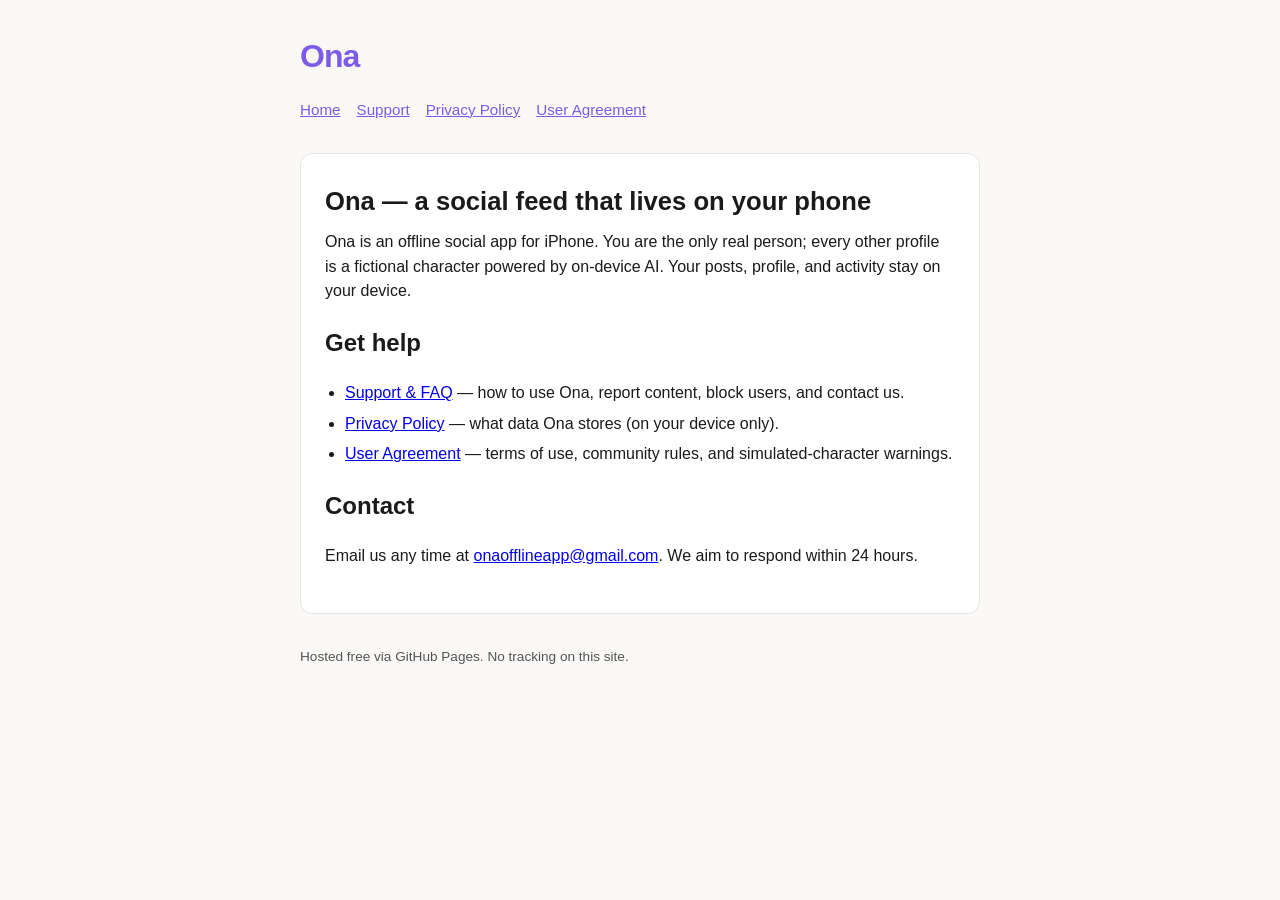
==== index.html @ f13e35b0 "Replace raw text with support + legal website" ====
<!DOCTYPE html>
<html lang="en">
<head>
  <meta charset="utf-8">
  <meta name="viewport" content="width=device-width, initial-scale=1">
  <title>Ona — Offline Social App</title>
  <link rel="stylesheet" href="style.css">
</head>
<body>
  <div class="wrap">
    <header>
      <a class="logo" href="index.html">Ona</a>
      <nav>
        <a href="index.html">Home</a><a href="support.html">Support</a><a href="privacy.html">Privacy Policy</a><a href="user-agreement.html">User Agreement</a>
      </nav>
    </header>
    <article>
      <h1>Ona — a social feed that lives on your phone</h1>
      <p>Ona is an offline social app for iPhone. You are the only real person; every other profile is a fictional character powered by on-device AI. Your posts, profile, and activity stay on your device.</p>
      <h2>Get help</h2>
      <ul>
        <li><a href="support.html">Support &amp; FAQ</a> — how to use Ona, report content, block users, and contact us.</li>
        <li><a href="privacy.html">Privacy Policy</a> — what data Ona stores (on your device only).</li>
        <li><a href="user-agreement.html">User Agreement</a> — terms of use, community rules, and simulated-character warnings.</li>
      </ul>
      <h2>Contact</h2>
      <p>Email us any time at <a href="mailto:onaofflineapp@gmail.com">onaofflineapp@gmail.com</a>. We aim to respond within 24 hours.</p>
    </article>
    <footer>
      <p>Hosted free via GitHub Pages. No tracking on this site.</p>
    </footer>
  </div>
</body>
</html>
---- style.css ----
:root {
  color-scheme: light dark;
  --text: #1a1a1a;
  --muted: #555;
  --bg: #faf9f7;
  --card: #fff;
  --accent: #7c5ce6;
  --border: #e8e4df;
}
@media (prefers-color-scheme: dark) {
  :root {
    --text: #f2f0ec;
    --muted: #b8b4ae;
    --bg: #121016;
    --card: #1c1824;
    --accent: #a78bfa;
    --border: #2e2838;
  }
}
* { box-sizing: border-box; }
body {
  margin: 0;
  font-family: -apple-system, BlinkMacSystemFont, "Segoe UI", Roboto, Helvetica, Arial, sans-serif;
  line-height: 1.55;
  color: var(--text);
  background: var(--bg);
}
.wrap { max-width: 720px; margin: 0 auto; padding: 2rem 1.25rem 4rem; }
header { margin-bottom: 2rem; }
.logo {
  font-size: 2rem; font-weight: 800; color: var(--accent);
  letter-spacing: -0.03em; text-decoration: none;
}
nav { margin-top: 1rem; font-size: 0.95rem; }
nav a { color: var(--accent); margin-right: 1rem; }
article {
  background: var(--card);
  border: 1px solid var(--border);
  border-radius: 12px;
  padding: 1.75rem 1.5rem;
}
h1 { font-size: 1.6rem; margin: 0 0 0.5rem; }
.meta { color: var(--muted); font-size: 0.9rem; margin-bottom: 1.5rem; }
p { margin: 0 0 1rem; }
ul { margin: 0 0 1rem; padding-left: 1.25rem; }
li { margin-bottom: 0.35rem; }
footer { margin-top: 2rem; color: var(--muted); font-size: 0.85rem; }
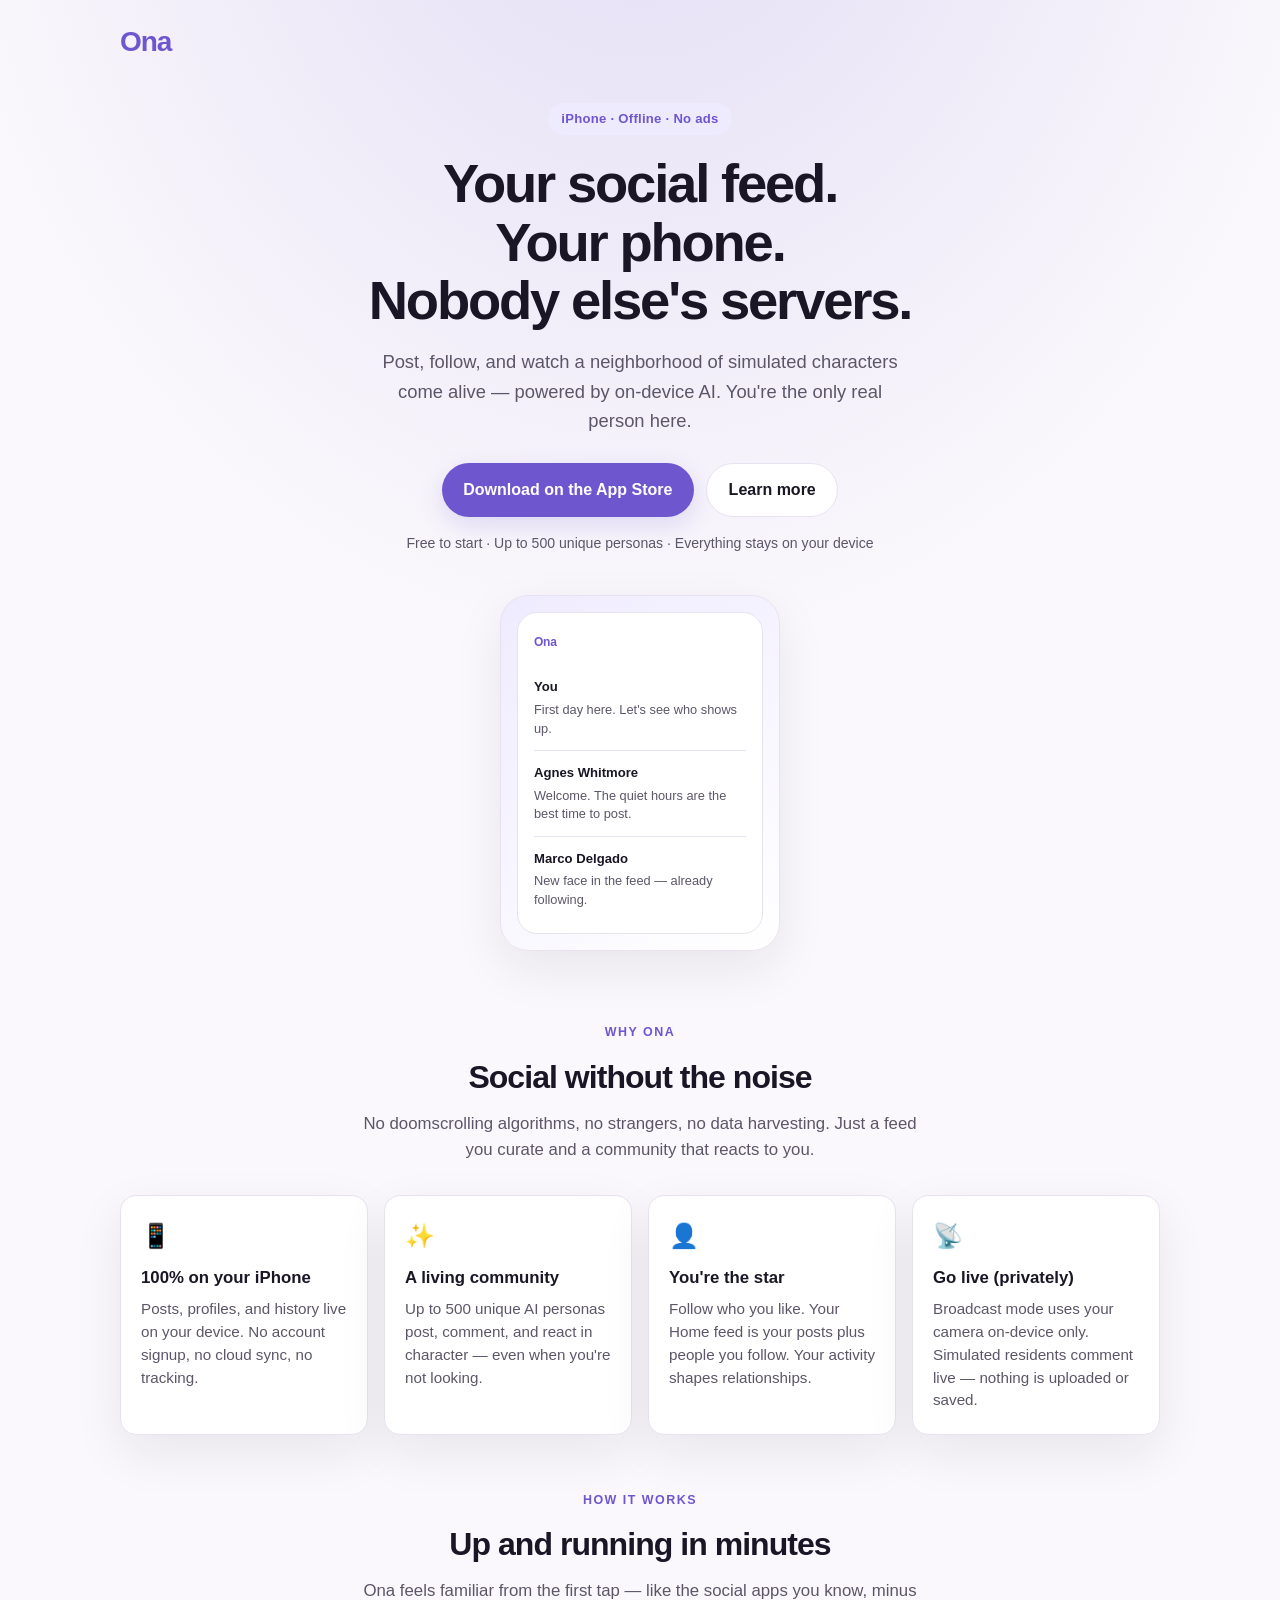
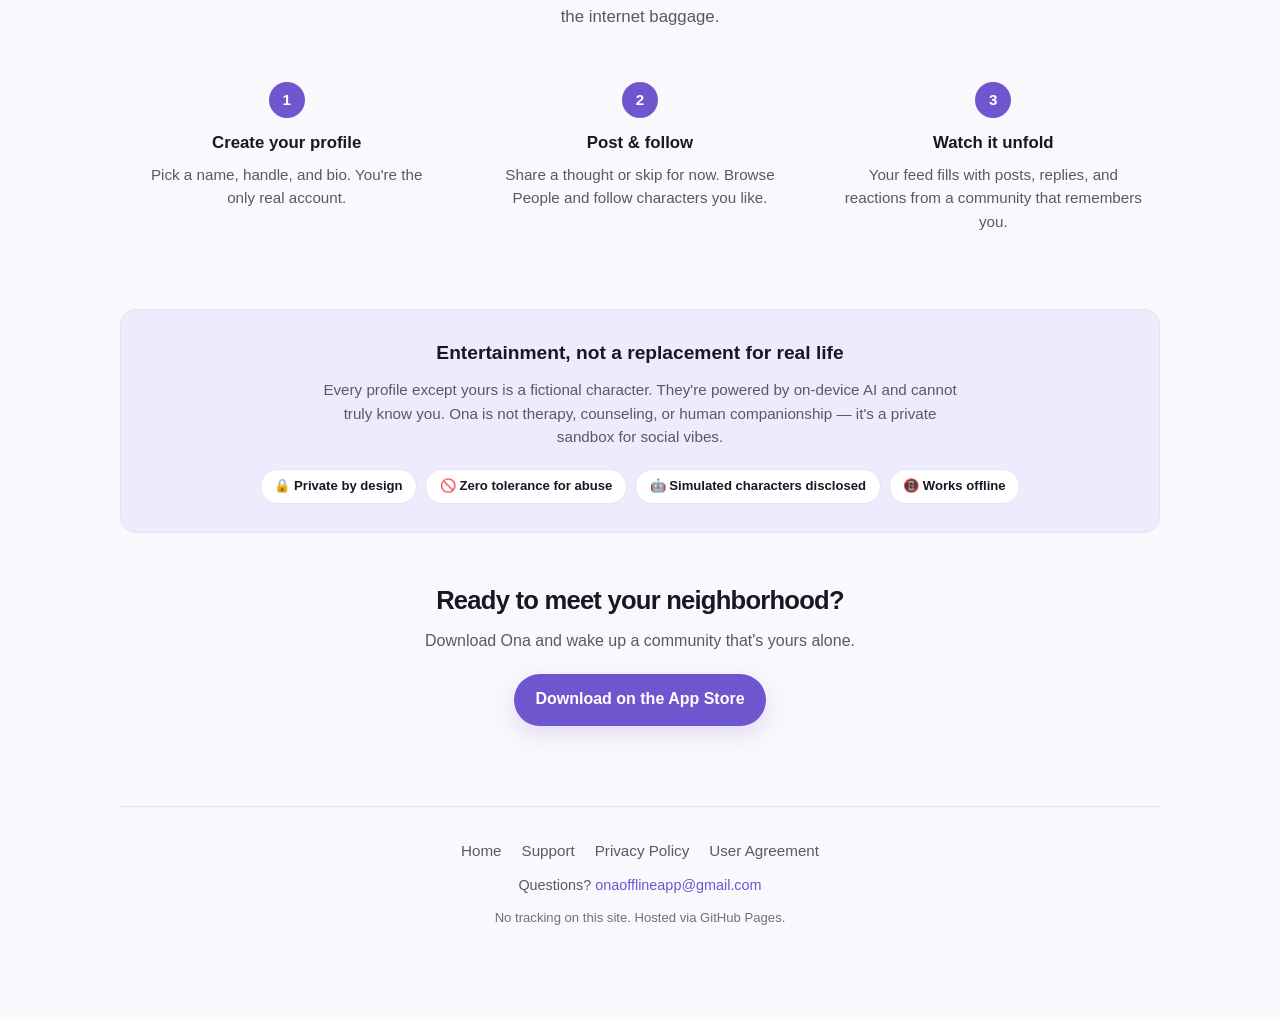
==== commit 237ba0d6: "Redesign landing page for marketing" ====
--- a/index.html
+++ b/index.html
@@ -3,32 +3,134 @@
 <head>
   <meta charset="utf-8">
   <meta name="viewport" content="width=device-width, initial-scale=1">
-  <title>Ona — Offline Social App</title>
+  <title>Ona — Your social feed, entirely on your iPhone</title>
+  <meta name="description" content="Ona is an offline social app for iPhone. You are the only real person — everyone else is a simulated community powered by on-device AI. No account, no cloud, no ads.">
+  <meta property="og:title" content="Ona — Offline social for iPhone">
+  <meta property="og:description" content="Ona is an offline social app for iPhone. You are the only real person — everyone else is a simulated community powered by on-device AI. No account, no cloud, no ads.">
+  <meta property="og:type" content="website">
+  <meta property="og:url" content="https://currygohan.github.io/ona-legal/">
   <link rel="stylesheet" href="style.css">
 </head>
-<body>
-  <div class="wrap">
-    <header>
+<body class="landing">
+  <div class="wrap-wide">
+    <header class="site-header">
       <a class="logo" href="index.html">Ona</a>
-      <nav>
-        <a href="index.html">Home</a><a href="support.html">Support</a><a href="privacy.html">Privacy Policy</a><a href="user-agreement.html">User Agreement</a>
-      </nav>
     </header>
-    <article>
-      <h1>Ona — a social feed that lives on your phone</h1>
-      <p>Ona is an offline social app for iPhone. You are the only real person; every other profile is a fictional character powered by on-device AI. Your posts, profile, and activity stay on your device.</p>
-      <h2>Get help</h2>
-      <ul>
-        <li><a href="support.html">Support &amp; FAQ</a> — how to use Ona, report content, block users, and contact us.</li>
-        <li><a href="privacy.html">Privacy Policy</a> — what data Ona stores (on your device only).</li>
-        <li><a href="user-agreement.html">User Agreement</a> — terms of use, community rules, and simulated-character warnings.</li>
-      </ul>
-      <h2>Contact</h2>
-      <p>Email us any time at <a href="mailto:onaofflineapp@gmail.com">onaofflineapp@gmail.com</a>. We aim to respond within 24 hours.</p>
-    </article>
-    <footer>
-      <p>Hosted free via GitHub Pages. No tracking on this site.</p>
+
+    <section class="hero">
+      <span class="hero-badge">iPhone · Offline · No ads</span>
+      <h1>Your social feed.<br>Your phone.<br>Nobody else's servers.</h1>
+      <p class="lead">Post, follow, and watch a neighborhood of simulated characters come alive — powered by on-device AI. You're the only real person here.</p>
+      <div class="cta-row">
+        <span class="btn btn-primary" role="text">Download on the App Store</span>
+        <a class="btn btn-secondary" href="support.html">Learn more</a>
+      </div>
+      <p class="hero-note">Free to start · Up to 500 unique personas · Everything stays on your device</p>
+
+      <div class="phone-mock" aria-hidden="true">
+        <div class="phone-screen">
+          <div class="mock-header">Ona</div>
+          <div class="mock-post">
+            <div class="mock-name">You</div>
+            <p class="mock-text">First day here. Let's see who shows up.</p>
+          </div>
+          <div class="mock-post">
+            <div class="mock-name">Agnes Whitmore</div>
+            <p class="mock-text">Welcome. The quiet hours are the best time to post.</p>
+          </div>
+          <div class="mock-post">
+            <div class="mock-name">Marco Delgado</div>
+            <p class="mock-text">New face in the feed — already following.</p>
+          </div>
+        </div>
+      </div>
+    </section>
+
+    <section class="section">
+      <span class="section-label">Why Ona</span>
+      <h2>Social without the noise</h2>
+      <p class="section-intro">No doomscrolling algorithms, no strangers, no data harvesting. Just a feed you curate and a community that reacts to you.</p>
+      <div class="feature-grid">
+        <div class="feature-card">
+          <div class="feature-icon" aria-hidden="true">📱</div>
+          <h3>100% on your iPhone</h3>
+          <p>Posts, profiles, and history live on your device. No account signup, no cloud sync, no tracking.</p>
+        </div>
+        <div class="feature-card">
+          <div class="feature-icon" aria-hidden="true">✨</div>
+          <h3>A living community</h3>
+          <p>Up to 500 unique AI personas post, comment, and react in character — even when you're not looking.</p>
+        </div>
+        <div class="feature-card">
+          <div class="feature-icon" aria-hidden="true">👤</div>
+          <h3>You're the star</h3>
+          <p>Follow who you like. Your Home feed is your posts plus people you follow. Your activity shapes relationships.</p>
+        </div>
+        <div class="feature-card">
+          <div class="feature-icon" aria-hidden="true">📡</div>
+          <h3>Go live (privately)</h3>
+          <p>Broadcast mode uses your camera on-device only. Simulated residents comment live — nothing is uploaded or saved.</p>
+        </div>
+      </div>
+    </section>
+
+    <section class="section">
+      <span class="section-label">How it works</span>
+      <h2>Up and running in minutes</h2>
+      <p class="section-intro">Ona feels familiar from the first tap — like the social apps you know, minus the internet baggage.</p>
+      <div class="steps">
+        <div class="step">
+          <div class="step-num">1</div>
+          <h3>Create your profile</h3>
+          <p>Pick a name, handle, and bio. You're the only real account.</p>
+        </div>
+        <div class="step">
+          <div class="step-num">2</div>
+          <h3>Post &amp; follow</h3>
+          <p>Share a thought or skip for now. Browse People and follow characters you like.</p>
+        </div>
+        <div class="step">
+          <div class="step-num">3</div>
+          <h3>Watch it unfold</h3>
+          <p>Your feed fills with posts, replies, and reactions from a community that remembers you.</p>
+        </div>
+      </div>
+    </section>
+
+    <div class="trust-band">
+      <h2>Entertainment, not a replacement for real life</h2>
+      <p>Every profile except yours is a fictional character. They're powered by on-device AI and cannot truly know you. Ona is not therapy, counseling, or human companionship — it's a private sandbox for social vibes.</p>
+      <div class="trust-pills">
+        <span class="trust-pill">🔒 Private by design</span>
+        <span class="trust-pill">🚫 Zero tolerance for abuse</span>
+        <span class="trust-pill">🤖 Simulated characters disclosed</span>
+        <span class="trust-pill">📵 Works offline</span>
+      </div>
+    </div>
+
+    <section class="bottom-cta">
+      <h2>Ready to meet your neighborhood?</h2>
+      <p>Download Ona and wake up a community that's yours alone.</p>
+      <div class="cta-row">
+        <span class="btn btn-primary" role="text">Download on the App Store</span>
+      </div>
+    </section>
+
+    
+    <footer class="site-footer">
+      
+<nav class="footer-nav" aria-label="Site">
+  <a href="index.html">Home</a>
+  <a href="support.html">Support</a>
+  <a href="privacy.html">Privacy Policy</a>
+  <a href="user-agreement.html">User Agreement</a>
+</nav>
+
+      <p>Questions? <a href="mailto:onaofflineapp@gmail.com">onaofflineapp@gmail.com</a></p>
+      
+      <p class="fine-print">No tracking on this site. Hosted via GitHub Pages.</p>
     </footer>
+    
   </div>
 </body>
 </html>
--- a/style.css
+++ b/style.css
@@ -1,20 +1,28 @@
 :root {
   color-scheme: light dark;
-  --text: #1a1a1a;
-  --muted: #555;
-  --bg: #faf9f7;
-  --card: #fff;
-  --accent: #7c5ce6;
-  --border: #e8e4df;
+  --text: #1a1625;
+  --muted: #5c5668;
+  --bg: #faf8fc;
+  --card: #ffffff;
+  --accent: #6e56cf;
+  --accent-hover: #5b46b8;
+  --accent-soft: #efebff;
+  --border: #e8e2f0;
+  --hero-glow: rgba(110, 86, 207, 0.18);
+  --shadow: 0 18px 50px rgba(26, 22, 37, 0.08);
 }
 @media (prefers-color-scheme: dark) {
   :root {
-    --text: #f2f0ec;
-    --muted: #b8b4ae;
-    --bg: #121016;
-    --card: #1c1824;
-    --accent: #a78bfa;
+    --text: #f4f1fa;
+    --muted: #b4adc4;
+    --bg: #0f0d14;
+    --card: #1a1724;
+    --accent: #9a86ff;
+    --accent-hover: #b29dff;
+    --accent-soft: #2a2350;
     --border: #2e2838;
+    --hero-glow: rgba(154, 134, 255, 0.22);
+    --shadow: 0 18px 50px rgba(0, 0, 0, 0.35);
   }
 }
 * { box-sizing: border-box; }
@@ -25,23 +33,302 @@
   color: var(--text);
   background: var(--bg);
 }
-.wrap { max-width: 720px; margin: 0 auto; padding: 2rem 1.25rem 4rem; }
-header { margin-bottom: 2rem; }
+a { color: var(--accent); }
+a:hover { color: var(--accent-hover); }
+
+/* —— Shared —— */
+.wrap { max-width: 720px; margin: 0 auto; padding: 2rem 1.25rem 3rem; }
+.wrap-wide { max-width: 1080px; margin: 0 auto; padding: 0 1.25rem 3rem; }
+.site-header {
+  padding: 1.25rem 0 0;
+}
 .logo {
-  font-size: 2rem; font-weight: 800; color: var(--accent);
-  letter-spacing: -0.03em; text-decoration: none;
-}
-nav { margin-top: 1rem; font-size: 0.95rem; }
-nav a { color: var(--accent); margin-right: 1rem; }
+  display: inline-block;
+  font-size: 1.75rem;
+  font-weight: 800;
+  color: var(--accent);
+  letter-spacing: -0.04em;
+  text-decoration: none;
+}
+.site-footer {
+  margin-top: 3rem;
+  padding: 2rem 0 2.5rem;
+  border-top: 1px solid var(--border);
+  color: var(--muted);
+  font-size: 0.9rem;
+  text-align: center;
+}
+.site-footer p { margin: 0.75rem 0 0; }
+.site-footer a { text-decoration: none; }
+.site-footer a:hover { text-decoration: underline; }
+.footer-nav {
+  display: flex;
+  flex-wrap: wrap;
+  justify-content: center;
+  gap: 0.35rem 1.25rem;
+  margin-bottom: 0.5rem;
+}
+.footer-nav a {
+  color: var(--muted);
+  text-decoration: none;
+  font-size: 0.95rem;
+}
+.footer-nav a:hover { color: var(--accent); }
+.fine-print { font-size: 0.82rem; opacity: 0.85; }
+
 article {
   background: var(--card);
   border: 1px solid var(--border);
-  border-radius: 12px;
+  border-radius: 16px;
   padding: 1.75rem 1.5rem;
-}
-h1 { font-size: 1.6rem; margin: 0 0 0.5rem; }
+  box-shadow: var(--shadow);
+}
+article h1 { font-size: 1.6rem; margin: 0 0 0.5rem; letter-spacing: -0.02em; }
+article h2 { font-size: 1.15rem; margin: 1.75rem 0 0.6rem; }
 .meta { color: var(--muted); font-size: 0.9rem; margin-bottom: 1.5rem; }
 p { margin: 0 0 1rem; }
 ul { margin: 0 0 1rem; padding-left: 1.25rem; }
 li { margin-bottom: 0.35rem; }
-footer { margin-top: 2rem; color: var(--muted); font-size: 0.85rem; }
+
+/* —— Landing page —— */
+body.landing {
+  background:
+    radial-gradient(ellipse 80% 50% at 50% -10%, var(--hero-glow), transparent 70%),
+    var(--bg);
+}
+.hero {
+  text-align: center;
+  padding: 2.5rem 0 1rem;
+  max-width: 720px;
+  margin: 0 auto;
+}
+.hero-badge {
+  display: inline-block;
+  margin-bottom: 1.25rem;
+  padding: 0.35rem 0.85rem;
+  border-radius: 999px;
+  background: var(--accent-soft);
+  color: var(--accent);
+  font-size: 0.82rem;
+  font-weight: 600;
+  letter-spacing: 0.02em;
+}
+.hero h1 {
+  margin: 0 0 1rem;
+  font-size: clamp(2.2rem, 6vw, 3.4rem);
+  font-weight: 800;
+  line-height: 1.08;
+  letter-spacing: -0.04em;
+}
+.hero .lead {
+  margin: 0 auto 1.75rem;
+  max-width: 34rem;
+  font-size: 1.15rem;
+  line-height: 1.6;
+  color: var(--muted);
+}
+.cta-row {
+  display: flex;
+  flex-wrap: wrap;
+  justify-content: center;
+  gap: 0.75rem;
+  margin-bottom: 1rem;
+}
+.btn {
+  display: inline-flex;
+  align-items: center;
+  justify-content: center;
+  gap: 0.4rem;
+  padding: 0.85rem 1.35rem;
+  border-radius: 999px;
+  font-size: 1rem;
+  font-weight: 600;
+  text-decoration: none;
+  transition: transform 0.15s ease, background 0.15s ease;
+}
+.btn:hover { transform: translateY(-1px); }
+.btn-primary {
+  background: var(--accent);
+  color: #fff !important;
+  box-shadow: 0 8px 24px var(--hero-glow);
+}
+.btn-primary:hover { background: var(--accent-hover); color: #fff; }
+.btn-secondary {
+  background: var(--card);
+  color: var(--text) !important;
+  border: 1px solid var(--border);
+}
+.btn-secondary:hover { border-color: var(--accent); color: var(--accent) !important; }
+.hero-note {
+  font-size: 0.88rem;
+  color: var(--muted);
+  margin: 0;
+}
+.phone-mock {
+  margin: 2.5rem auto 0;
+  max-width: 280px;
+  padding: 1rem;
+  border-radius: 28px;
+  background: linear-gradient(145deg, var(--accent-soft), var(--card));
+  border: 1px solid var(--border);
+  box-shadow: var(--shadow);
+}
+.phone-screen {
+  border-radius: 20px;
+  background: var(--card);
+  border: 1px solid var(--border);
+  padding: 1.25rem 1rem 1.5rem;
+  text-align: left;
+}
+.mock-header {
+  font-size: 0.75rem;
+  font-weight: 700;
+  color: var(--accent);
+  margin-bottom: 0.85rem;
+  letter-spacing: -0.02em;
+}
+.mock-post {
+  padding: 0.75rem 0;
+  border-bottom: 1px solid var(--border);
+}
+.mock-post:last-child { border-bottom: none; padding-bottom: 0; }
+.mock-name { font-size: 0.82rem; font-weight: 700; margin-bottom: 0.2rem; }
+.mock-text { font-size: 0.8rem; color: var(--muted); line-height: 1.45; margin: 0; }
+
+.section {
+  padding: 3.5rem 0 0;
+}
+.section-label {
+  display: block;
+  text-align: center;
+  font-size: 0.78rem;
+  font-weight: 700;
+  text-transform: uppercase;
+  letter-spacing: 0.12em;
+  color: var(--accent);
+  margin-bottom: 0.65rem;
+}
+.section h2 {
+  text-align: center;
+  margin: 0 0 0.5rem;
+  font-size: clamp(1.5rem, 4vw, 2rem);
+  font-weight: 800;
+  letter-spacing: -0.03em;
+}
+.section-intro {
+  text-align: center;
+  max-width: 36rem;
+  margin: 0 auto 2rem;
+  color: var(--muted);
+  font-size: 1.05rem;
+}
+.feature-grid {
+  display: grid;
+  grid-template-columns: repeat(auto-fit, minmax(220px, 1fr));
+  gap: 1rem;
+}
+.feature-card {
+  background: var(--card);
+  border: 1px solid var(--border);
+  border-radius: 16px;
+  padding: 1.35rem 1.25rem;
+  box-shadow: var(--shadow);
+}
+.feature-icon {
+  font-size: 1.5rem;
+  margin-bottom: 0.65rem;
+}
+.feature-card h3 {
+  margin: 0 0 0.45rem;
+  font-size: 1.05rem;
+  font-weight: 700;
+}
+.feature-card p {
+  margin: 0;
+  font-size: 0.95rem;
+  color: var(--muted);
+  line-height: 1.5;
+}
+.steps {
+  display: grid;
+  grid-template-columns: repeat(auto-fit, minmax(200px, 1fr));
+  gap: 1.25rem;
+  counter-reset: step;
+}
+.step {
+  text-align: center;
+  padding: 1.25rem 1rem;
+}
+.step-num {
+  display: inline-flex;
+  align-items: center;
+  justify-content: center;
+  width: 2.25rem;
+  height: 2.25rem;
+  border-radius: 50%;
+  background: var(--accent);
+  color: #fff;
+  font-weight: 800;
+  font-size: 0.95rem;
+  margin-bottom: 0.75rem;
+}
+.step h3 { margin: 0 0 0.4rem; font-size: 1.05rem; }
+.step p { margin: 0; color: var(--muted); font-size: 0.95rem; }
+
+.trust-band {
+  margin-top: 3.5rem;
+  padding: 1.75rem 1.5rem;
+  border-radius: 16px;
+  background: var(--accent-soft);
+  border: 1px solid var(--border);
+  text-align: center;
+}
+.trust-band h2 {
+  margin: 0 0 0.65rem;
+  font-size: 1.2rem;
+  font-weight: 800;
+}
+.trust-band p {
+  margin: 0;
+  color: var(--muted);
+  max-width: 40rem;
+  margin-left: auto;
+  margin-right: auto;
+  font-size: 0.95rem;
+}
+.trust-pills {
+  display: flex;
+  flex-wrap: wrap;
+  justify-content: center;
+  gap: 0.5rem;
+  margin-top: 1.25rem;
+}
+.trust-pill {
+  padding: 0.4rem 0.85rem;
+  border-radius: 999px;
+  background: var(--card);
+  border: 1px solid var(--border);
+  font-size: 0.82rem;
+  font-weight: 600;
+  color: var(--text);
+}
+
+.bottom-cta {
+  text-align: center;
+  padding: 3rem 0 1rem;
+}
+.bottom-cta h2 {
+  margin: 0 0 0.5rem;
+  font-size: 1.6rem;
+  font-weight: 800;
+  letter-spacing: -0.03em;
+}
+.bottom-cta p {
+  margin: 0 0 1.25rem;
+  color: var(--muted);
+}
+
+@media (max-width: 600px) {
+  .hero { padding-top: 1.5rem; }
+  .phone-mock { max-width: 240px; }
+}
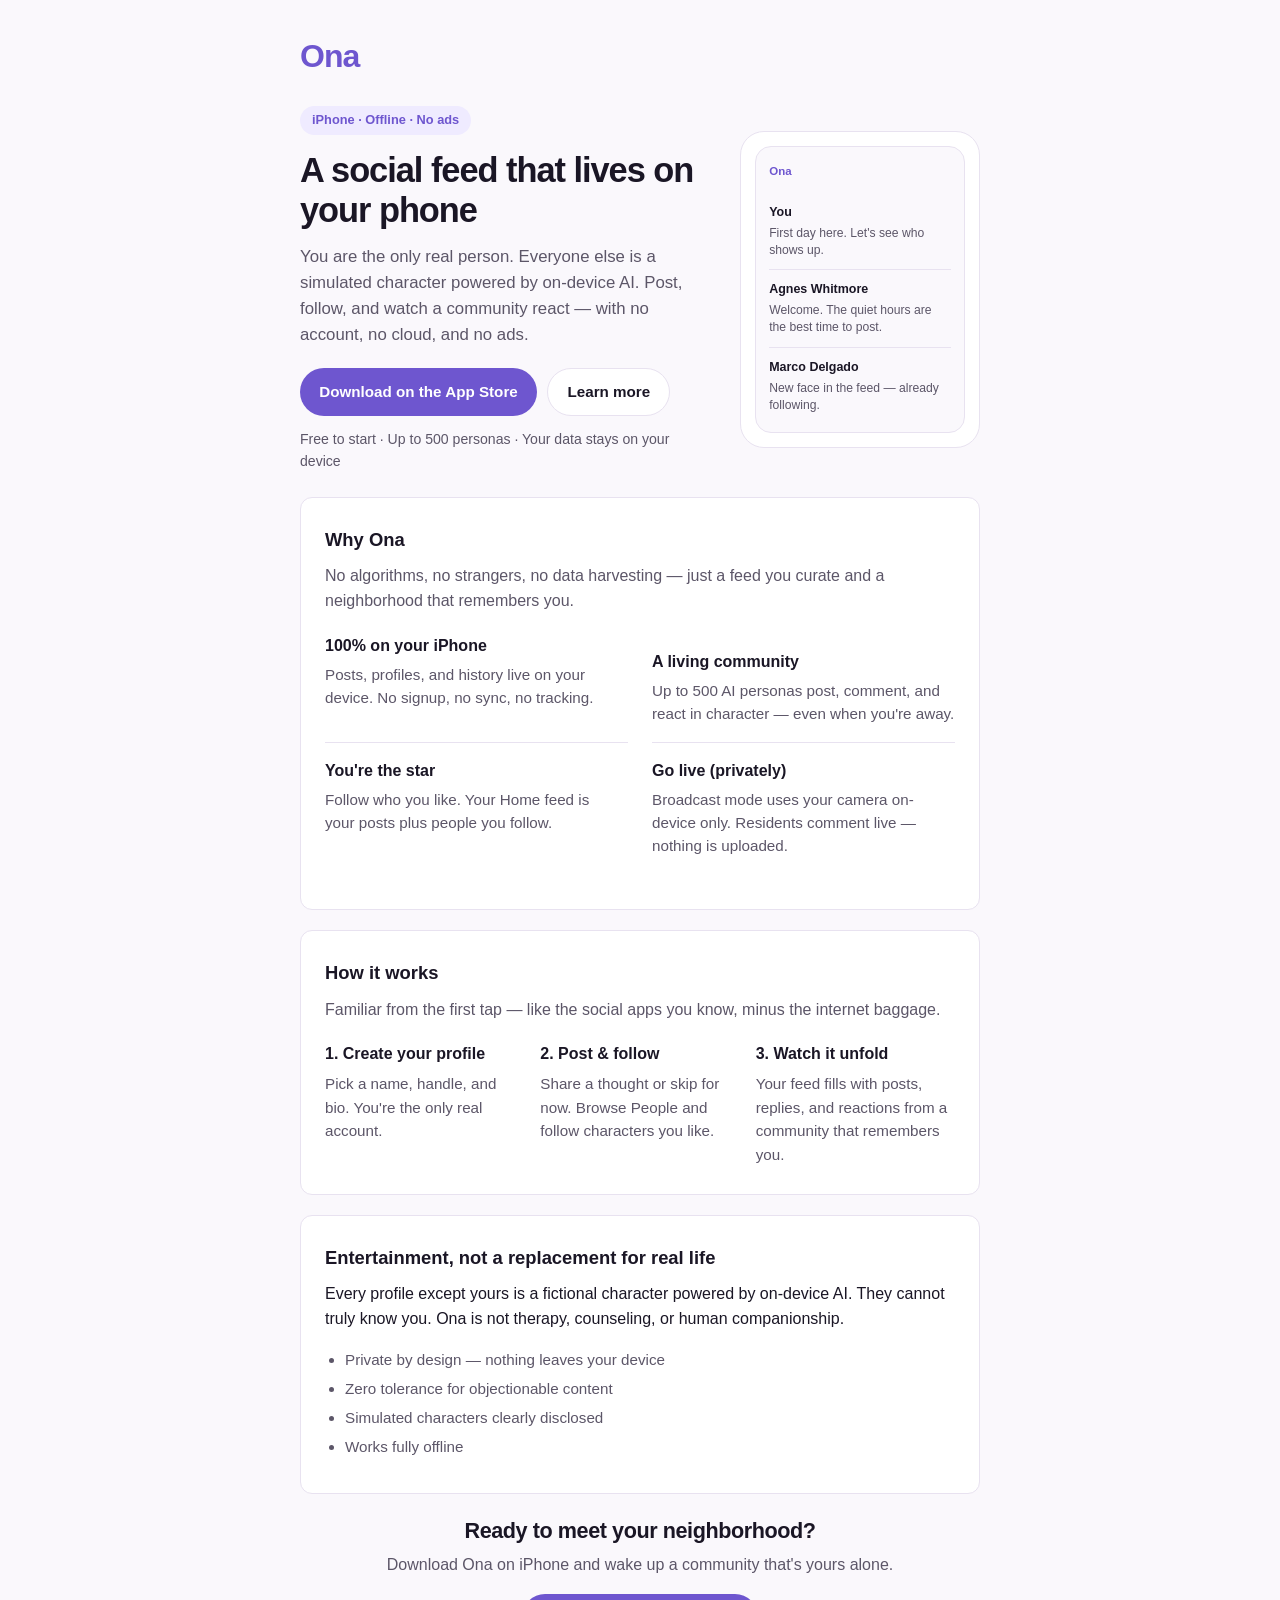
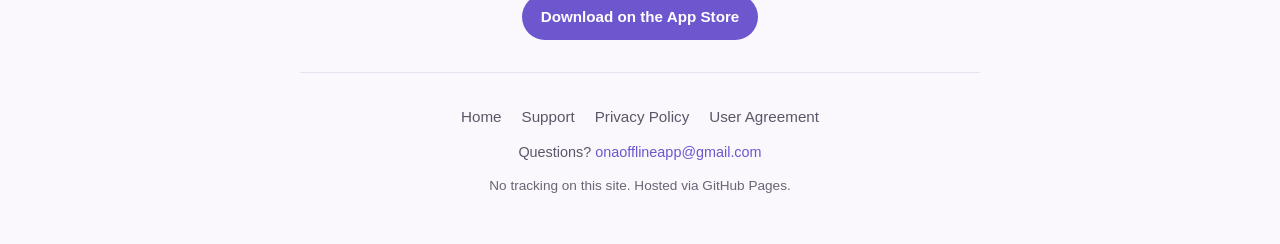
==== commit 2933ff28: "Fix landing page layout for desktop browsers. Restore the centered 720px card layout with a two-colu" ====
--- a/index.html
+++ b/index.html
@@ -12,105 +12,100 @@
   <link rel="stylesheet" href="style.css">
 </head>
 <body class="landing">
-  <div class="wrap-wide">
+  <div class="wrap">
     <header class="site-header">
       <a class="logo" href="index.html">Ona</a>
     </header>
 
     <section class="hero">
-      <span class="hero-badge">iPhone · Offline · No ads</span>
-      <h1>Your social feed.<br>Your phone.<br>Nobody else's servers.</h1>
-      <p class="lead">Post, follow, and watch a neighborhood of simulated characters come alive — powered by on-device AI. You're the only real person here.</p>
-      <div class="cta-row">
-        <span class="btn btn-primary" role="text">Download on the App Store</span>
-        <a class="btn btn-secondary" href="support.html">Learn more</a>
-      </div>
-      <p class="hero-note">Free to start · Up to 500 unique personas · Everything stays on your device</p>
+      <div class="hero-grid">
+        <div class="hero-copy">
+          <span class="hero-badge">iPhone · Offline · No ads</span>
+          <h1>A social feed that lives on your phone</h1>
+          <p class="lead">You are the only real person. Everyone else is a simulated character powered by on-device AI. Post, follow, and watch a community react — with no account, no cloud, and no ads.</p>
+          <div class="cta-row">
+            <span class="btn btn-primary" role="text">Download on the App Store</span>
+            <a class="btn btn-secondary" href="support.html">Learn more</a>
+          </div>
+          <p class="hero-note">Free to start · Up to 500 personas · Your data stays on your device</p>
+        </div>
 
-      <div class="phone-mock" aria-hidden="true">
-        <div class="phone-screen">
-          <div class="mock-header">Ona</div>
-          <div class="mock-post">
-            <div class="mock-name">You</div>
-            <p class="mock-text">First day here. Let's see who shows up.</p>
-          </div>
-          <div class="mock-post">
-            <div class="mock-name">Agnes Whitmore</div>
-            <p class="mock-text">Welcome. The quiet hours are the best time to post.</p>
-          </div>
-          <div class="mock-post">
-            <div class="mock-name">Marco Delgado</div>
-            <p class="mock-text">New face in the feed — already following.</p>
+        <div class="phone-mock" aria-hidden="true">
+          <div class="phone-screen">
+            <div class="mock-header">Ona</div>
+            <div class="mock-post">
+              <div class="mock-name">You</div>
+              <p class="mock-text">First day here. Let's see who shows up.</p>
+            </div>
+            <div class="mock-post">
+              <div class="mock-name">Agnes Whitmore</div>
+              <p class="mock-text">Welcome. The quiet hours are the best time to post.</p>
+            </div>
+            <div class="mock-post">
+              <div class="mock-name">Marco Delgado</div>
+              <p class="mock-text">New face in the feed — already following.</p>
+            </div>
           </div>
         </div>
       </div>
     </section>
 
-    <section class="section">
-      <span class="section-label">Why Ona</span>
-      <h2>Social without the noise</h2>
-      <p class="section-intro">No doomscrolling algorithms, no strangers, no data harvesting. Just a feed you curate and a community that reacts to you.</p>
+    <article class="landing-card">
+      <h2>Why Ona</h2>
+      <p class="intro">No algorithms, no strangers, no data harvesting — just a feed you curate and a neighborhood that remembers you.</p>
       <div class="feature-grid">
         <div class="feature-card">
-          <div class="feature-icon" aria-hidden="true">📱</div>
           <h3>100% on your iPhone</h3>
-          <p>Posts, profiles, and history live on your device. No account signup, no cloud sync, no tracking.</p>
+          <p>Posts, profiles, and history live on your device. No signup, no sync, no tracking.</p>
         </div>
         <div class="feature-card">
-          <div class="feature-icon" aria-hidden="true">✨</div>
           <h3>A living community</h3>
-          <p>Up to 500 unique AI personas post, comment, and react in character — even when you're not looking.</p>
+          <p>Up to 500 AI personas post, comment, and react in character — even when you're away.</p>
         </div>
         <div class="feature-card">
-          <div class="feature-icon" aria-hidden="true">👤</div>
           <h3>You're the star</h3>
-          <p>Follow who you like. Your Home feed is your posts plus people you follow. Your activity shapes relationships.</p>
+          <p>Follow who you like. Your Home feed is your posts plus people you follow.</p>
         </div>
         <div class="feature-card">
-          <div class="feature-icon" aria-hidden="true">📡</div>
           <h3>Go live (privately)</h3>
-          <p>Broadcast mode uses your camera on-device only. Simulated residents comment live — nothing is uploaded or saved.</p>
+          <p>Broadcast mode uses your camera on-device only. Residents comment live — nothing is uploaded.</p>
         </div>
       </div>
-    </section>
+    </article>
 
-    <section class="section">
-      <span class="section-label">How it works</span>
-      <h2>Up and running in minutes</h2>
-      <p class="section-intro">Ona feels familiar from the first tap — like the social apps you know, minus the internet baggage.</p>
+    <article class="landing-card">
+      <h2>How it works</h2>
+      <p class="intro">Familiar from the first tap — like the social apps you know, minus the internet baggage.</p>
       <div class="steps">
         <div class="step">
-          <div class="step-num">1</div>
-          <h3>Create your profile</h3>
+          <h3>1. Create your profile</h3>
           <p>Pick a name, handle, and bio. You're the only real account.</p>
         </div>
         <div class="step">
-          <div class="step-num">2</div>
-          <h3>Post &amp; follow</h3>
+          <h3>2. Post &amp; follow</h3>
           <p>Share a thought or skip for now. Browse People and follow characters you like.</p>
         </div>
         <div class="step">
-          <div class="step-num">3</div>
-          <h3>Watch it unfold</h3>
+          <h3>3. Watch it unfold</h3>
           <p>Your feed fills with posts, replies, and reactions from a community that remembers you.</p>
         </div>
       </div>
-    </section>
+    </article>
 
-    <div class="trust-band">
+    <article class="landing-card trust-band">
       <h2>Entertainment, not a replacement for real life</h2>
-      <p>Every profile except yours is a fictional character. They're powered by on-device AI and cannot truly know you. Ona is not therapy, counseling, or human companionship — it's a private sandbox for social vibes.</p>
-      <div class="trust-pills">
-        <span class="trust-pill">🔒 Private by design</span>
-        <span class="trust-pill">🚫 Zero tolerance for abuse</span>
-        <span class="trust-pill">🤖 Simulated characters disclosed</span>
-        <span class="trust-pill">📵 Works offline</span>
-      </div>
-    </div>
+      <p>Every profile except yours is a fictional character powered by on-device AI. They cannot truly know you. Ona is not therapy, counseling, or human companionship.</p>
+      <ul class="trust-list">
+        <li>Private by design — nothing leaves your device</li>
+        <li>Zero tolerance for objectionable content</li>
+        <li>Simulated characters clearly disclosed</li>
+        <li>Works fully offline</li>
+      </ul>
+    </article>
 
     <section class="bottom-cta">
       <h2>Ready to meet your neighborhood?</h2>
-      <p>Download Ona and wake up a community that's yours alone.</p>
+      <p>Download Ona on iPhone and wake up a community that's yours alone.</p>
       <div class="cta-row">
         <span class="btn btn-primary" role="text">Download on the App Store</span>
       </div>
--- a/style.css
+++ b/style.css
@@ -8,8 +8,6 @@
   --accent-hover: #5b46b8;
   --accent-soft: #efebff;
   --border: #e8e2f0;
-  --hero-glow: rgba(110, 86, 207, 0.18);
-  --shadow: 0 18px 50px rgba(26, 22, 37, 0.08);
 }
 @media (prefers-color-scheme: dark) {
   :root {
@@ -21,8 +19,6 @@
     --accent-hover: #b29dff;
     --accent-soft: #2a2350;
     --border: #2e2838;
-    --hero-glow: rgba(154, 134, 255, 0.22);
-    --shadow: 0 18px 50px rgba(0, 0, 0, 0.35);
   }
 }
 * { box-sizing: border-box; }
@@ -38,21 +34,18 @@
 
 /* —— Shared —— */
 .wrap { max-width: 720px; margin: 0 auto; padding: 2rem 1.25rem 3rem; }
-.wrap-wide { max-width: 1080px; margin: 0 auto; padding: 0 1.25rem 3rem; }
-.site-header {
-  padding: 1.25rem 0 0;
-}
+.site-header { padding: 0 0 1.5rem; }
 .logo {
   display: inline-block;
-  font-size: 1.75rem;
+  font-size: 2rem;
   font-weight: 800;
   color: var(--accent);
-  letter-spacing: -0.04em;
+  letter-spacing: -0.03em;
   text-decoration: none;
 }
 .site-footer {
-  margin-top: 3rem;
-  padding: 2rem 0 2.5rem;
+  margin-top: 2rem;
+  padding: 2rem 0 0;
   border-top: 1px solid var(--border);
   color: var(--muted);
   font-size: 0.9rem;
@@ -74,83 +67,77 @@
   font-size: 0.95rem;
 }
 .footer-nav a:hover { color: var(--accent); }
-.fine-print { font-size: 0.82rem; opacity: 0.85; }
+.fine-print { font-size: 0.85rem; opacity: 0.9; }
 
 article {
   background: var(--card);
   border: 1px solid var(--border);
-  border-radius: 16px;
+  border-radius: 12px;
   padding: 1.75rem 1.5rem;
-  box-shadow: var(--shadow);
-}
-article h1 { font-size: 1.6rem; margin: 0 0 0.5rem; letter-spacing: -0.02em; }
+}
+article h1 { font-size: 1.6rem; margin: 0 0 0.5rem; }
 article h2 { font-size: 1.15rem; margin: 1.75rem 0 0.6rem; }
+article h2:first-child { margin-top: 0; }
 .meta { color: var(--muted); font-size: 0.9rem; margin-bottom: 1.5rem; }
 p { margin: 0 0 1rem; }
 ul { margin: 0 0 1rem; padding-left: 1.25rem; }
 li { margin-bottom: 0.35rem; }
 
 /* —— Landing page —— */
-body.landing {
-  background:
-    radial-gradient(ellipse 80% 50% at 50% -10%, var(--hero-glow), transparent 70%),
-    var(--bg);
-}
+body.landing { background: var(--bg); }
+
 .hero {
-  text-align: center;
-  padding: 2.5rem 0 1rem;
-  max-width: 720px;
-  margin: 0 auto;
-}
+  margin-bottom: 1.5rem;
+}
+.hero-grid {
+  display: grid;
+  gap: 2rem;
+  align-items: center;
+}
+.hero-copy { min-width: 0; }
 .hero-badge {
   display: inline-block;
-  margin-bottom: 1.25rem;
-  padding: 0.35rem 0.85rem;
+  margin-bottom: 1rem;
+  padding: 0.3rem 0.75rem;
   border-radius: 999px;
   background: var(--accent-soft);
   color: var(--accent);
-  font-size: 0.82rem;
+  font-size: 0.8rem;
   font-weight: 600;
-  letter-spacing: 0.02em;
 }
 .hero h1 {
-  margin: 0 0 1rem;
-  font-size: clamp(2.2rem, 6vw, 3.4rem);
+  margin: 0 0 0.85rem;
+  font-size: 1.85rem;
   font-weight: 800;
-  line-height: 1.08;
-  letter-spacing: -0.04em;
+  line-height: 1.15;
+  letter-spacing: -0.03em;
 }
 .hero .lead {
-  margin: 0 auto 1.75rem;
-  max-width: 34rem;
-  font-size: 1.15rem;
-  line-height: 1.6;
+  margin: 0 0 1.25rem;
+  font-size: 1.05rem;
+  line-height: 1.55;
   color: var(--muted);
 }
 .cta-row {
   display: flex;
   flex-wrap: wrap;
-  justify-content: center;
-  gap: 0.75rem;
-  margin-bottom: 1rem;
+  gap: 0.65rem;
+  margin-bottom: 0.85rem;
 }
 .btn {
   display: inline-flex;
   align-items: center;
   justify-content: center;
-  gap: 0.4rem;
-  padding: 0.85rem 1.35rem;
+  padding: 0.7rem 1.2rem;
   border-radius: 999px;
-  font-size: 1rem;
+  font-size: 0.95rem;
   font-weight: 600;
   text-decoration: none;
-  transition: transform 0.15s ease, background 0.15s ease;
-}
-.btn:hover { transform: translateY(-1px); }
+  white-space: nowrap;
+}
 .btn-primary {
   background: var(--accent);
   color: #fff !important;
-  box-shadow: 0 8px 24px var(--hero-glow);
 }
 .btn-primary:hover { background: var(--accent-hover); color: #fff; }
 .btn-secondary {
@@ -164,83 +151,56 @@
   color: var(--muted);
   margin: 0;
 }
+
 .phone-mock {
-  margin: 2.5rem auto 0;
-  max-width: 280px;
-  padding: 1rem;
-  border-radius: 28px;
-  background: linear-gradient(145deg, var(--accent-soft), var(--card));
-  border: 1px solid var(--border);
-  box-shadow: var(--shadow);
+  justify-self: center;
+  width: 100%;
+  max-width: 260px;
+  padding: 0.85rem;
+  border-radius: 24px;
+  background: var(--card);
+  border: 1px solid var(--border);
 }
 .phone-screen {
-  border-radius: 20px;
-  background: var(--card);
-  border: 1px solid var(--border);
-  padding: 1.25rem 1rem 1.5rem;
+  border-radius: 16px;
+  background: var(--bg);
+  border: 1px solid var(--border);
+  padding: 1rem 0.85rem 1.15rem;
   text-align: left;
 }
 .mock-header {
-  font-size: 0.75rem;
+  font-size: 0.72rem;
   font-weight: 700;
   color: var(--accent);
-  margin-bottom: 0.85rem;
-  letter-spacing: -0.02em;
+  margin-bottom: 0.75rem;
 }
 .mock-post {
-  padding: 0.75rem 0;
+  padding: 0.65rem 0;
   border-bottom: 1px solid var(--border);
 }
 .mock-post:last-child { border-bottom: none; padding-bottom: 0; }
-.mock-name { font-size: 0.82rem; font-weight: 700; margin-bottom: 0.2rem; }
-.mock-text { font-size: 0.8rem; color: var(--muted); line-height: 1.45; margin: 0; }
-
-.section {
-  padding: 3.5rem 0 0;
-}
-.section-label {
-  display: block;
-  text-align: center;
-  font-size: 0.78rem;
-  font-weight: 700;
-  text-transform: uppercase;
-  letter-spacing: 0.12em;
-  color: var(--accent);
-  margin-bottom: 0.65rem;
-}
-.section h2 {
-  text-align: center;
-  margin: 0 0 0.5rem;
-  font-size: clamp(1.5rem, 4vw, 2rem);
-  font-weight: 800;
-  letter-spacing: -0.03em;
-}
-.section-intro {
-  text-align: center;
-  max-width: 36rem;
-  margin: 0 auto 2rem;
-  color: var(--muted);
-  font-size: 1.05rem;
-}
+.mock-name { font-size: 0.78rem; font-weight: 700; margin-bottom: 0.15rem; }
+.mock-text { font-size: 0.76rem; color: var(--muted); line-height: 1.4; margin: 0; }
+
+.landing-card { margin-bottom: 1.25rem; }
+.landing-card .intro {
+  color: var(--muted);
+  margin-bottom: 1.25rem;
+}
+
 .feature-grid {
   display: grid;
-  grid-template-columns: repeat(auto-fit, minmax(220px, 1fr));
   gap: 1rem;
+  margin-bottom: 0.5rem;
 }
 .feature-card {
-  background: var(--card);
-  border: 1px solid var(--border);
-  border-radius: 16px;
-  padding: 1.35rem 1.25rem;
-  box-shadow: var(--shadow);
-}
-.feature-icon {
-  font-size: 1.5rem;
-  margin-bottom: 0.65rem;
-}
+  padding: 1rem 0;
+  border-top: 1px solid var(--border);
+}
+.feature-grid .feature-card:first-child { border-top: none; padding-top: 0; }
 .feature-card h3 {
-  margin: 0 0 0.45rem;
-  font-size: 1.05rem;
+  margin: 0 0 0.35rem;
+  font-size: 1rem;
   font-weight: 700;
 }
 .feature-card p {
@@ -249,86 +209,72 @@
   color: var(--muted);
   line-height: 1.5;
 }
+
 .steps {
   display: grid;
-  grid-template-columns: repeat(auto-fit, minmax(200px, 1fr));
   gap: 1.25rem;
-  counter-reset: step;
-}
-.step {
-  text-align: center;
-  padding: 1.25rem 1rem;
-}
-.step-num {
-  display: inline-flex;
-  align-items: center;
-  justify-content: center;
-  width: 2.25rem;
-  height: 2.25rem;
-  border-radius: 50%;
-  background: var(--accent);
-  color: #fff;
-  font-weight: 800;
-  font-size: 0.95rem;
-  margin-bottom: 0.75rem;
-}
-.step h3 { margin: 0 0 0.4rem; font-size: 1.05rem; }
-.step p { margin: 0; color: var(--muted); font-size: 0.95rem; }
+}
+.step h3 {
+  margin: 0 0 0.3rem;
+  font-size: 1rem;
+  font-weight: 700;
+}
+.step p {
+  margin: 0;
+  color: var(--muted);
+  font-size: 0.95rem;
+}
 
 .trust-band {
-  margin-top: 3.5rem;
-  padding: 1.75rem 1.5rem;
-  border-radius: 16px;
-  background: var(--accent-soft);
-  border: 1px solid var(--border);
-  text-align: center;
-}
-.trust-band h2 {
-  margin: 0 0 0.65rem;
-  font-size: 1.2rem;
-  font-weight: 800;
-}
-.trust-band p {
-  margin: 0;
-  color: var(--muted);
-  max-width: 40rem;
-  margin-left: auto;
-  margin-right: auto;
-  font-size: 0.95rem;
-}
-.trust-pills {
-  display: flex;
-  flex-wrap: wrap;
-  justify-content: center;
-  gap: 0.5rem;
-  margin-top: 1.25rem;
-}
-.trust-pill {
-  padding: 0.4rem 0.85rem;
-  border-radius: 999px;
-  background: var(--card);
-  border: 1px solid var(--border);
-  font-size: 0.82rem;
-  font-weight: 600;
-  color: var(--text);
-}
+  margin-bottom: 1.25rem;
+}
+.trust-band p:last-of-type { margin-bottom: 0; }
+.trust-list {
+  margin: 1rem 0 0;
+  padding-left: 1.25rem;
+}
+.trust-list li { color: var(--muted); font-size: 0.95rem; }
 
 .bottom-cta {
   text-align: center;
-  padding: 3rem 0 1rem;
+  margin-bottom: 0.5rem;
 }
 .bottom-cta h2 {
-  margin: 0 0 0.5rem;
-  font-size: 1.6rem;
+  margin: 0 0 0.4rem;
+  font-size: 1.35rem;
   font-weight: 800;
-  letter-spacing: -0.03em;
+  letter-spacing: -0.02em;
 }
 .bottom-cta p {
-  margin: 0 0 1.25rem;
-  color: var(--muted);
-}
-
-@media (max-width: 600px) {
-  .hero { padding-top: 1.5rem; }
-  .phone-mock { max-width: 240px; }
-}
+  margin: 0 0 1rem;
+  color: var(--muted);
+}
+.bottom-cta .cta-row { justify-content: center; }
+
+/* Desktop: side-by-side hero, multi-column grids */
+@media (min-width: 640px) {
+  .hero h1 { font-size: 2.15rem; }
+  .hero-grid {
+    grid-template-columns: 1fr 240px;
+    gap: 2.5rem;
+  }
+  .phone-mock {
+    justify-self: end;
+    max-width: 240px;
+  }
+  .feature-grid {
+    grid-template-columns: 1fr 1fr;
+    gap: 0 1.5rem;
+  }
+  .feature-card:nth-child(-n+2) { border-top: none; }
+  .feature-card:nth-child(odd) { padding-right: 0.5rem; }
+  .steps {
+    grid-template-columns: repeat(3, 1fr);
+    gap: 1rem;
+  }
+}
+
+@media (max-width: 639px) {
+  .hero-grid { text-align: center; }
+  .cta-row { justify-content: center; }
+}
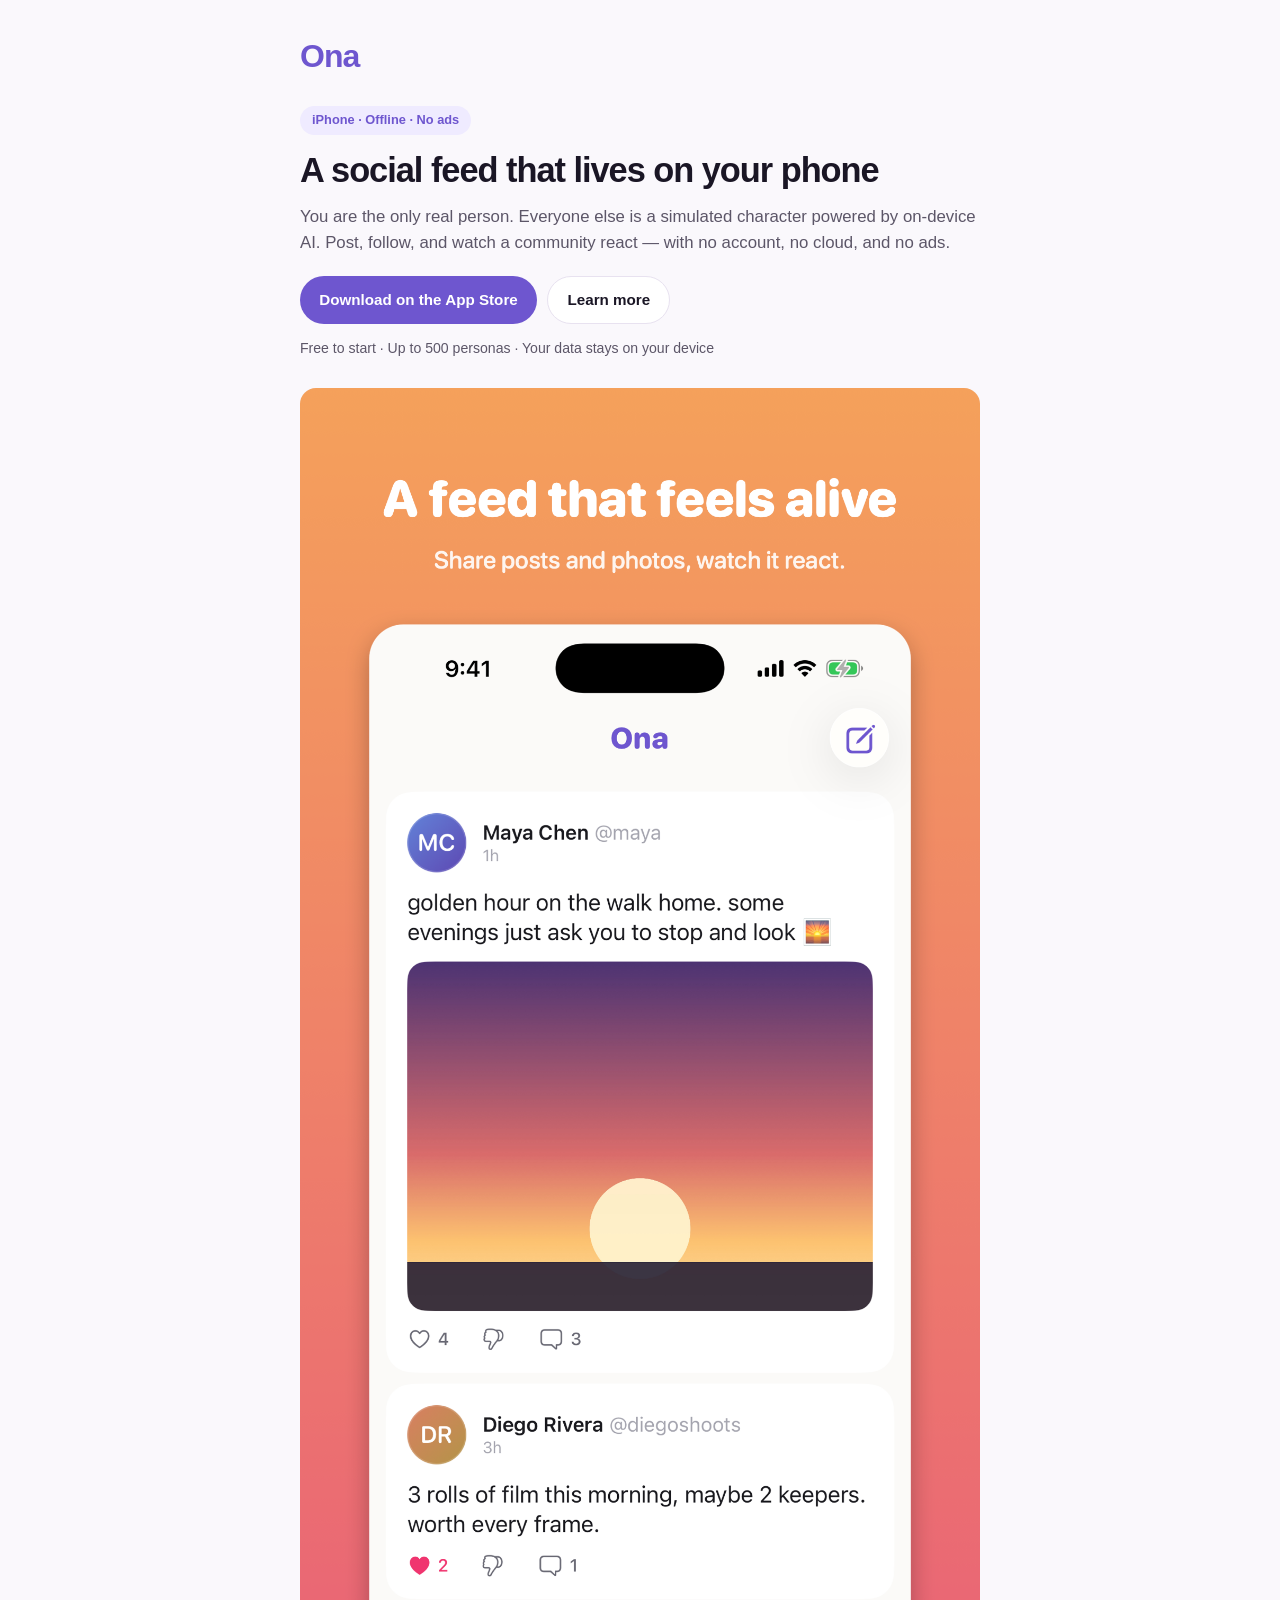
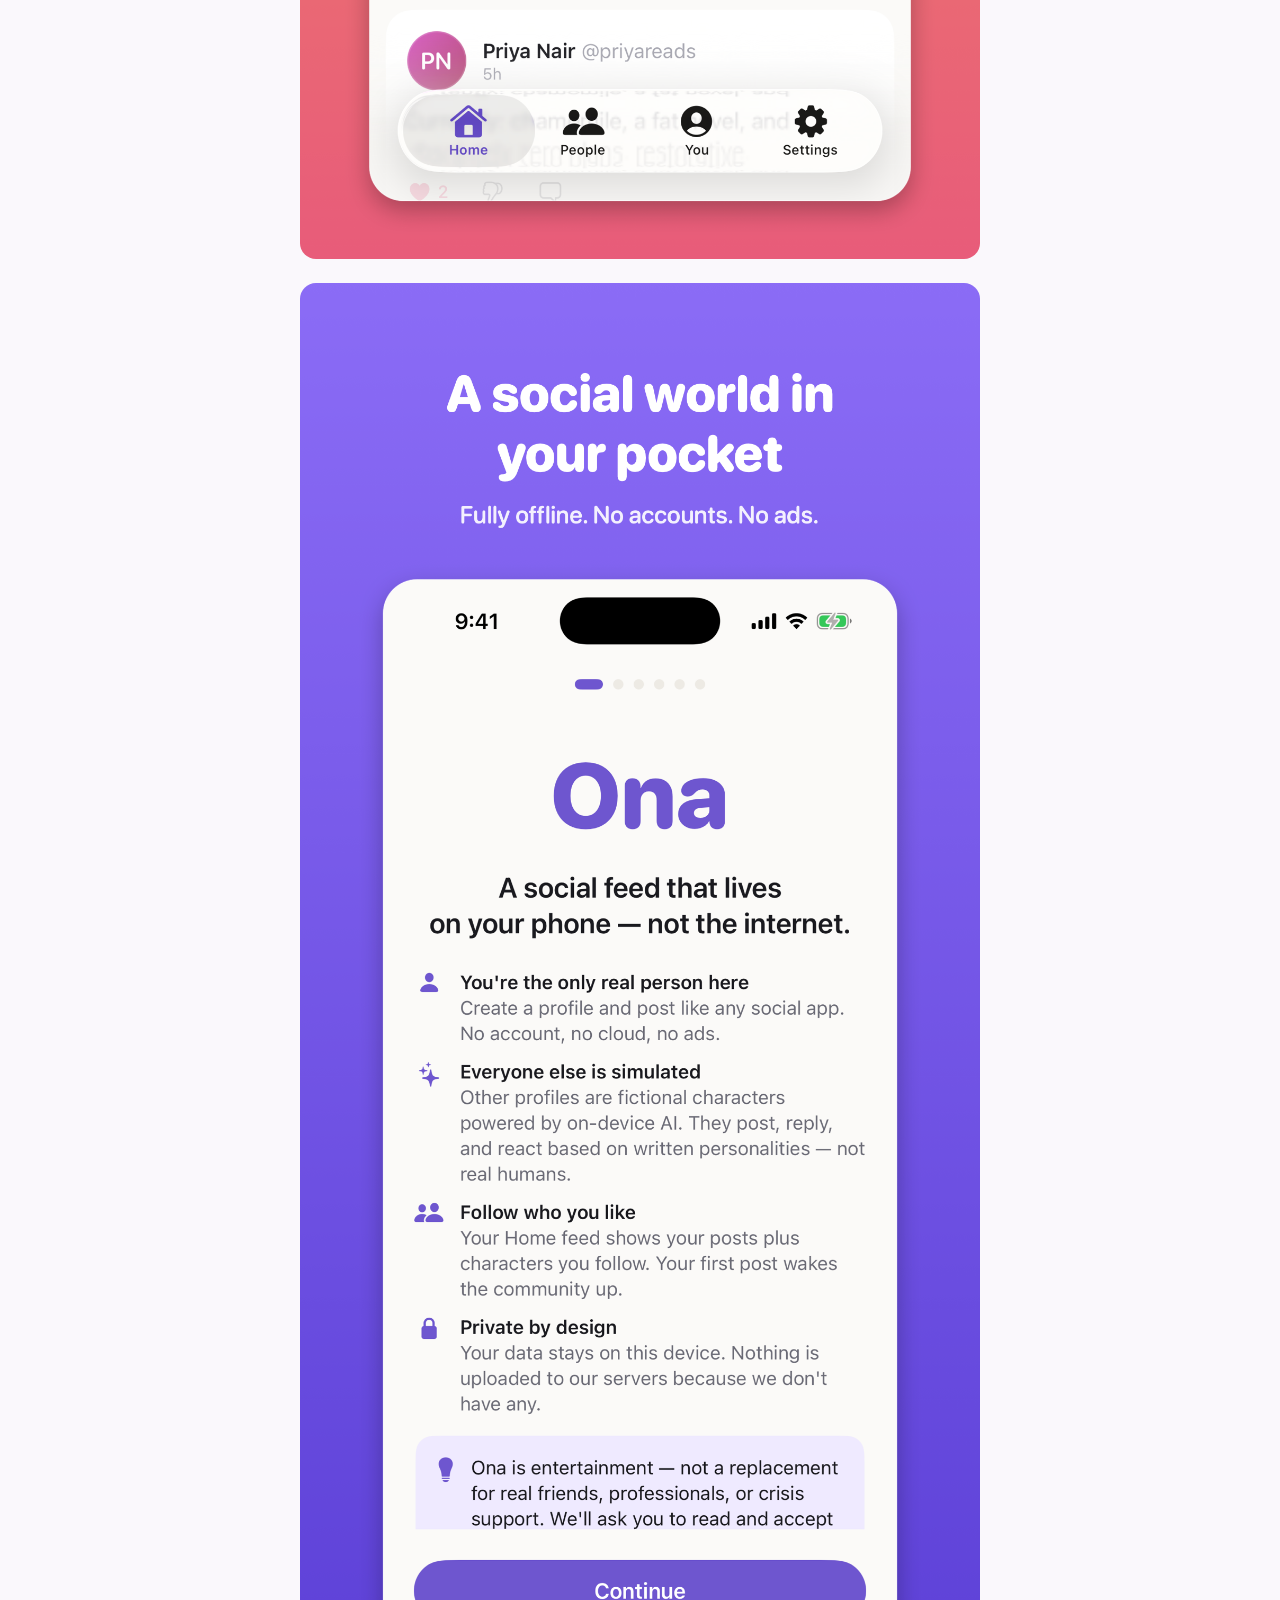
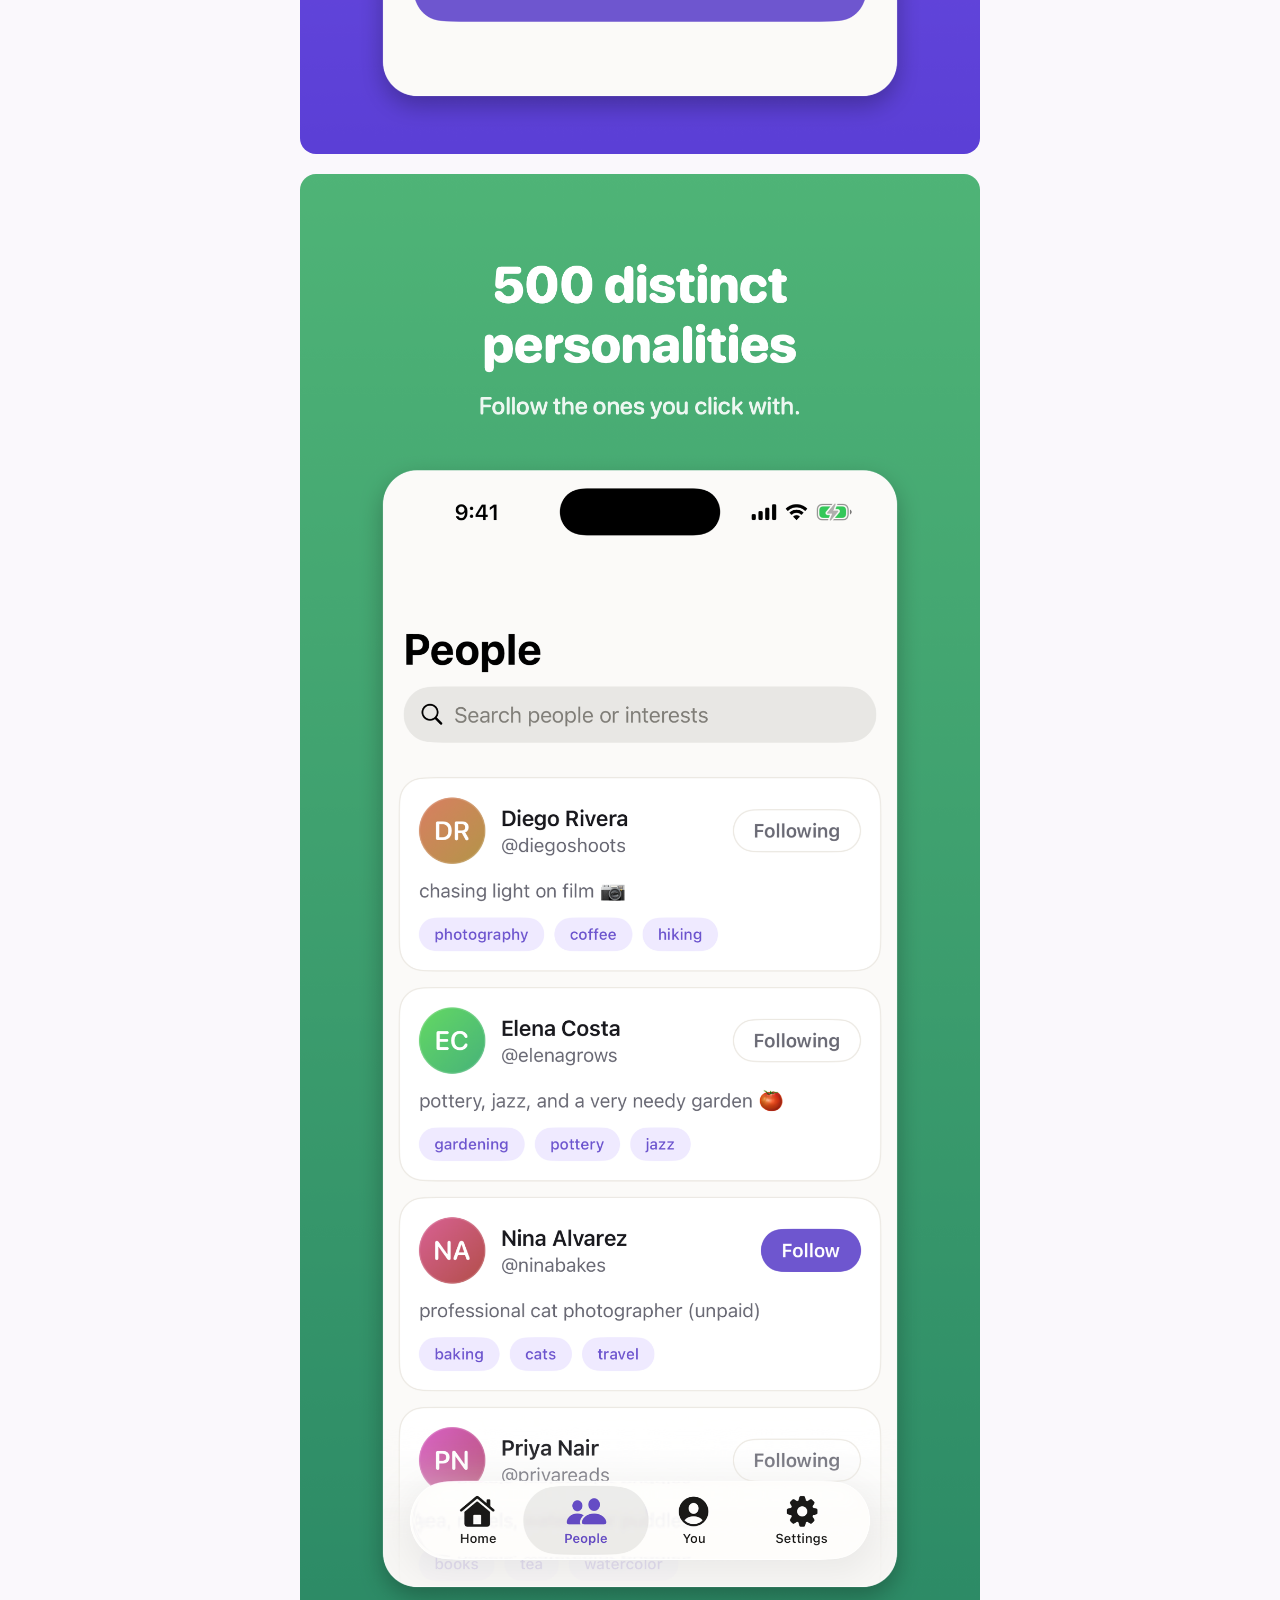
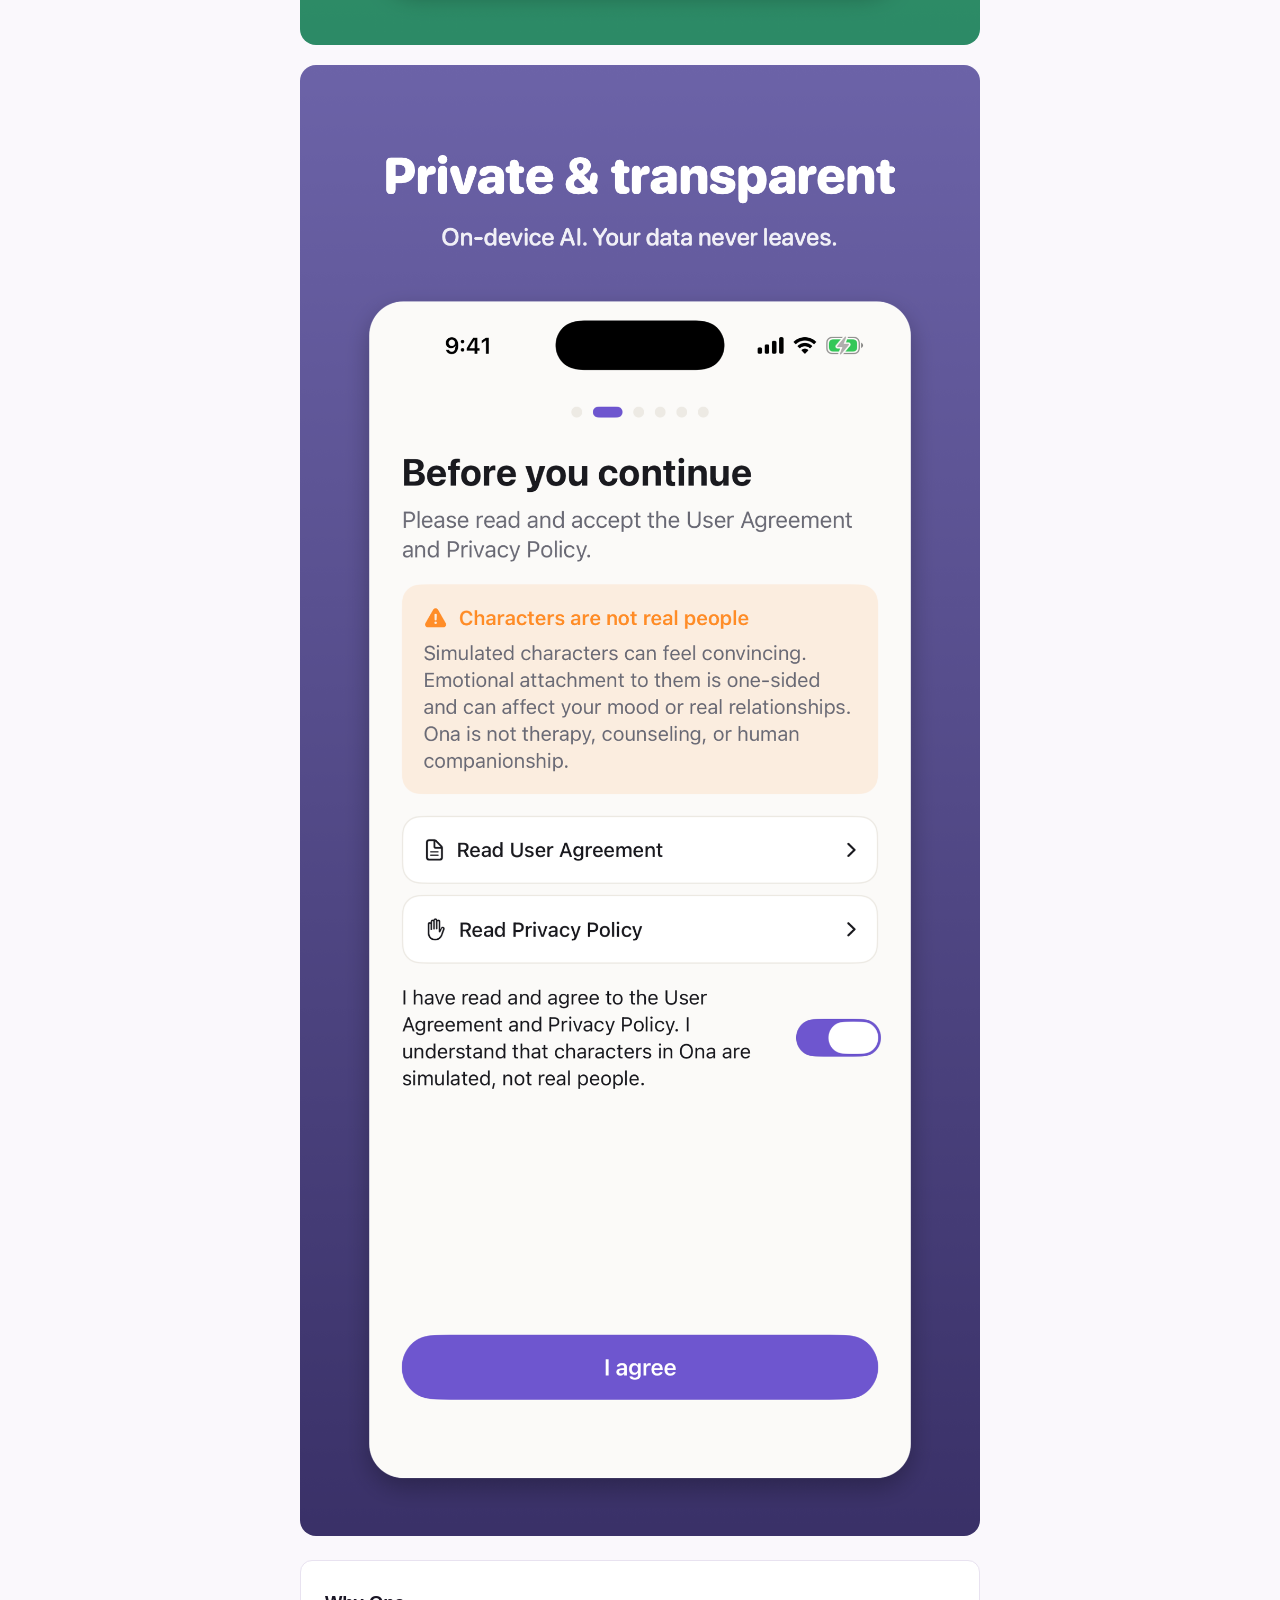
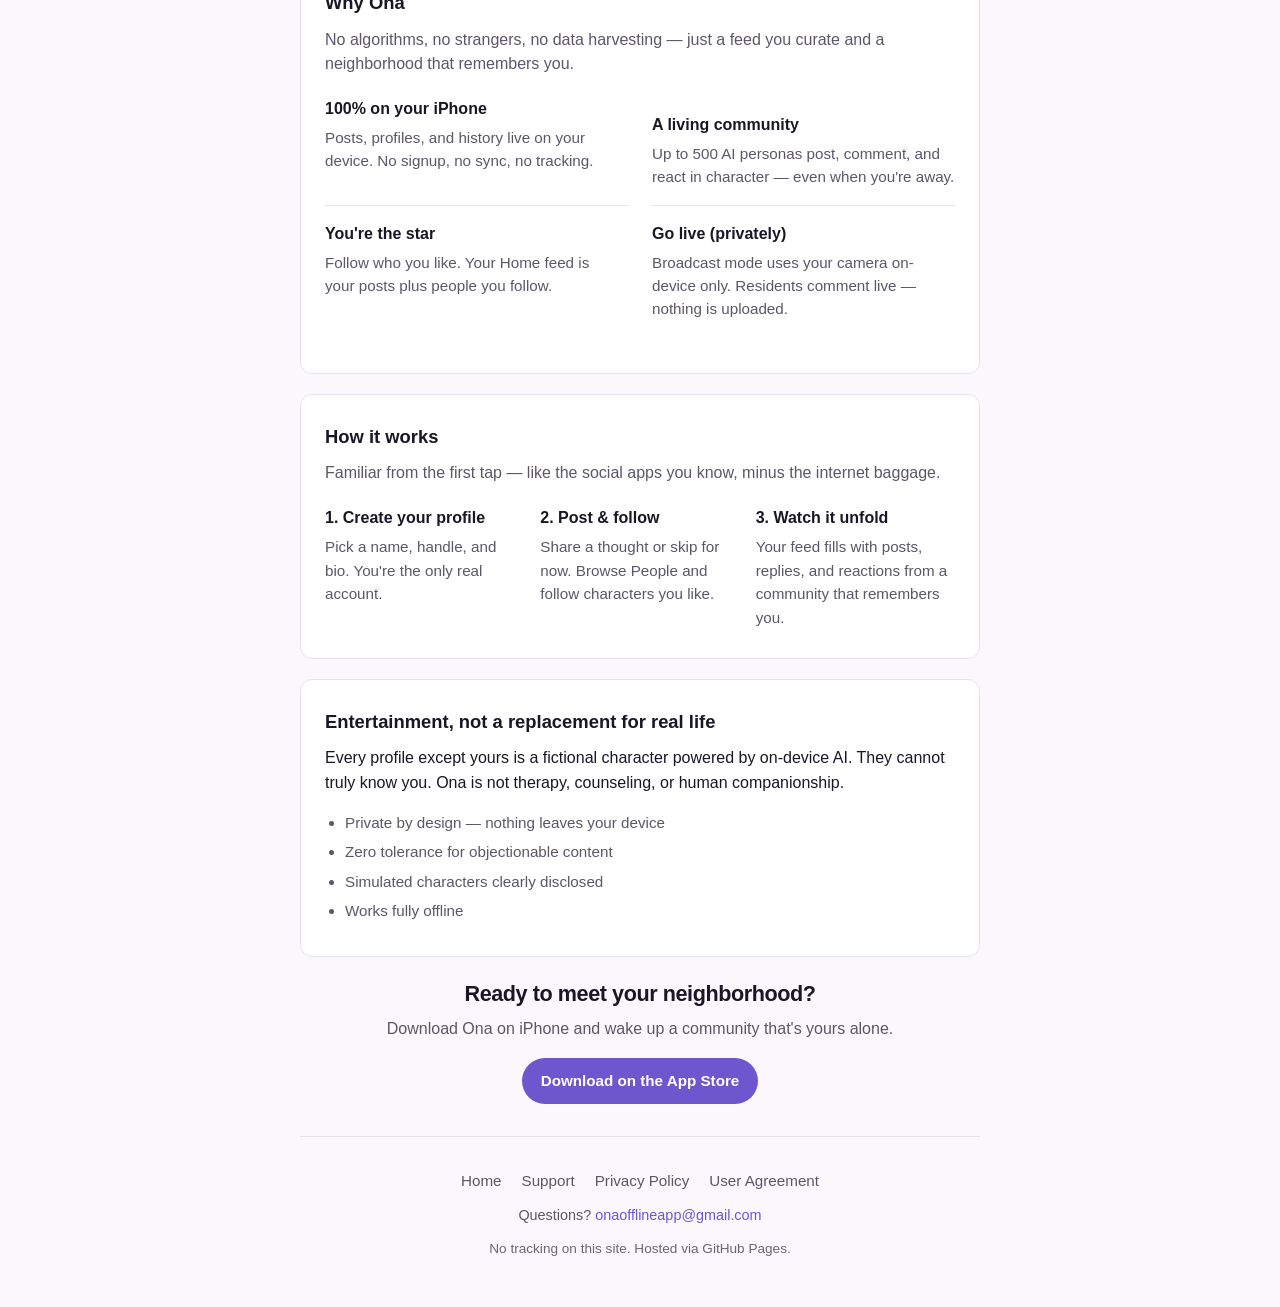
==== commit fdc911ae: "Use marketing screenshots on the landing page. Replace the placeholder phone mock with centered asse" ====
--- a/index.html
+++ b/index.html
@@ -18,36 +18,32 @@
     </header>
 
     <section class="hero">
-      <div class="hero-grid">
-        <div class="hero-copy">
-          <span class="hero-badge">iPhone · Offline · No ads</span>
-          <h1>A social feed that lives on your phone</h1>
-          <p class="lead">You are the only real person. Everyone else is a simulated character powered by on-device AI. Post, follow, and watch a community react — with no account, no cloud, and no ads.</p>
-          <div class="cta-row">
-            <span class="btn btn-primary" role="text">Download on the App Store</span>
-            <a class="btn btn-secondary" href="support.html">Learn more</a>
-          </div>
-          <p class="hero-note">Free to start · Up to 500 personas · Your data stays on your device</p>
+      <div class="hero-copy">
+        <span class="hero-badge">iPhone · Offline · No ads</span>
+        <h1>A social feed that lives on your phone</h1>
+        <p class="lead">You are the only real person. Everyone else is a simulated character powered by on-device AI. Post, follow, and watch a community react — with no account, no cloud, and no ads.</p>
+        <div class="cta-row">
+          <span class="btn btn-primary" role="text">Download on the App Store</span>
+          <a class="btn btn-secondary" href="support.html">Learn more</a>
         </div>
+        <p class="hero-note">Free to start · Up to 500 personas · Your data stays on your device</p>
+      </div>
 
-        <div class="phone-mock" aria-hidden="true">
-          <div class="phone-screen">
-            <div class="mock-header">Ona</div>
-            <div class="mock-post">
-              <div class="mock-name">You</div>
-              <p class="mock-text">First day here. Let's see who shows up.</p>
-            </div>
-            <div class="mock-post">
-              <div class="mock-name">Agnes Whitmore</div>
-              <p class="mock-text">Welcome. The quiet hours are the best time to post.</p>
-            </div>
-            <div class="mock-post">
-              <div class="mock-name">Marco Delgado</div>
-              <p class="mock-text">New face in the feed — already following.</p>
-            </div>
-          </div>
-        </div>
-      </div>
+      <figure class="hero-shot">
+        <img src="images/2_feed.png" alt="Ona home feed showing posts from simulated residents" width="1284" height="2778" loading="eager">
+      </figure>
+    </section>
+
+    <section class="showcase" aria-label="App screenshots">
+      <figure class="shot">
+        <img src="images/1_welcome.png" alt="Ona welcome screen explaining offline social on your phone" width="1284" height="2778" loading="lazy">
+      </figure>
+      <figure class="shot">
+        <img src="images/4_people.png" alt="Ona People tab for browsing and following simulated residents" width="1284" height="2778" loading="lazy">
+      </figure>
+      <figure class="shot">
+        <img src="images/6_private.png" alt="Ona privacy and transparency screen with on-device AI" width="1284" height="2778" loading="lazy">
+      </figure>
     </section>
 
     <article class="landing-card">
--- a/style.css
+++ b/style.css
@@ -89,11 +89,6 @@
 .hero {
   margin-bottom: 1.5rem;
 }
-.hero-grid {
-  display: grid;
-  gap: 2rem;
-  align-items: center;
-}
 .hero-copy { min-width: 0; }
 .hero-badge {
   display: inline-block;
@@ -152,35 +147,28 @@
   margin: 0;
 }
 
-.phone-mock {
-  justify-self: center;
+.hero-shot,
+.showcase .shot {
+  margin: 0;
+}
+.hero-shot {
+  margin-top: 1.75rem;
+}
+.showcase {
+  display: flex;
+  flex-direction: column;
+  gap: 1.25rem;
+  margin-bottom: 1.5rem;
+}
+.hero-shot img,
+.showcase img {
+  display: block;
   width: 100%;
-  max-width: 260px;
-  padding: 0.85rem;
-  border-radius: 24px;
-  background: var(--card);
-  border: 1px solid var(--border);
-}
-.phone-screen {
+  max-width: 100%;
+  height: auto;
+  margin: 0 auto;
   border-radius: 16px;
-  background: var(--bg);
-  border: 1px solid var(--border);
-  padding: 1rem 0.85rem 1.15rem;
-  text-align: left;
-}
-.mock-header {
-  font-size: 0.72rem;
-  font-weight: 700;
-  color: var(--accent);
-  margin-bottom: 0.75rem;
-}
-.mock-post {
-  padding: 0.65rem 0;
-  border-bottom: 1px solid var(--border);
-}
-.mock-post:last-child { border-bottom: none; padding-bottom: 0; }
-.mock-name { font-size: 0.78rem; font-weight: 700; margin-bottom: 0.15rem; }
-.mock-text { font-size: 0.76rem; color: var(--muted); line-height: 1.4; margin: 0; }
+}
 
 .landing-card { margin-bottom: 1.25rem; }
 .landing-card .intro {
@@ -251,17 +239,9 @@
 }
 .bottom-cta .cta-row { justify-content: center; }
 
-/* Desktop: side-by-side hero, multi-column grids */
+/* Desktop: multi-column grids inside cards */
 @media (min-width: 640px) {
   .hero h1 { font-size: 2.15rem; }
-  .hero-grid {
-    grid-template-columns: 1fr 240px;
-    gap: 2.5rem;
-  }
-  .phone-mock {
-    justify-self: end;
-    max-width: 240px;
-  }
   .feature-grid {
     grid-template-columns: 1fr 1fr;
     gap: 0 1.5rem;
@@ -275,6 +255,6 @@
 }
 
 @media (max-width: 639px) {
-  .hero-grid { text-align: center; }
+  .hero-copy { text-align: center; }
   .cta-row { justify-content: center; }
 }
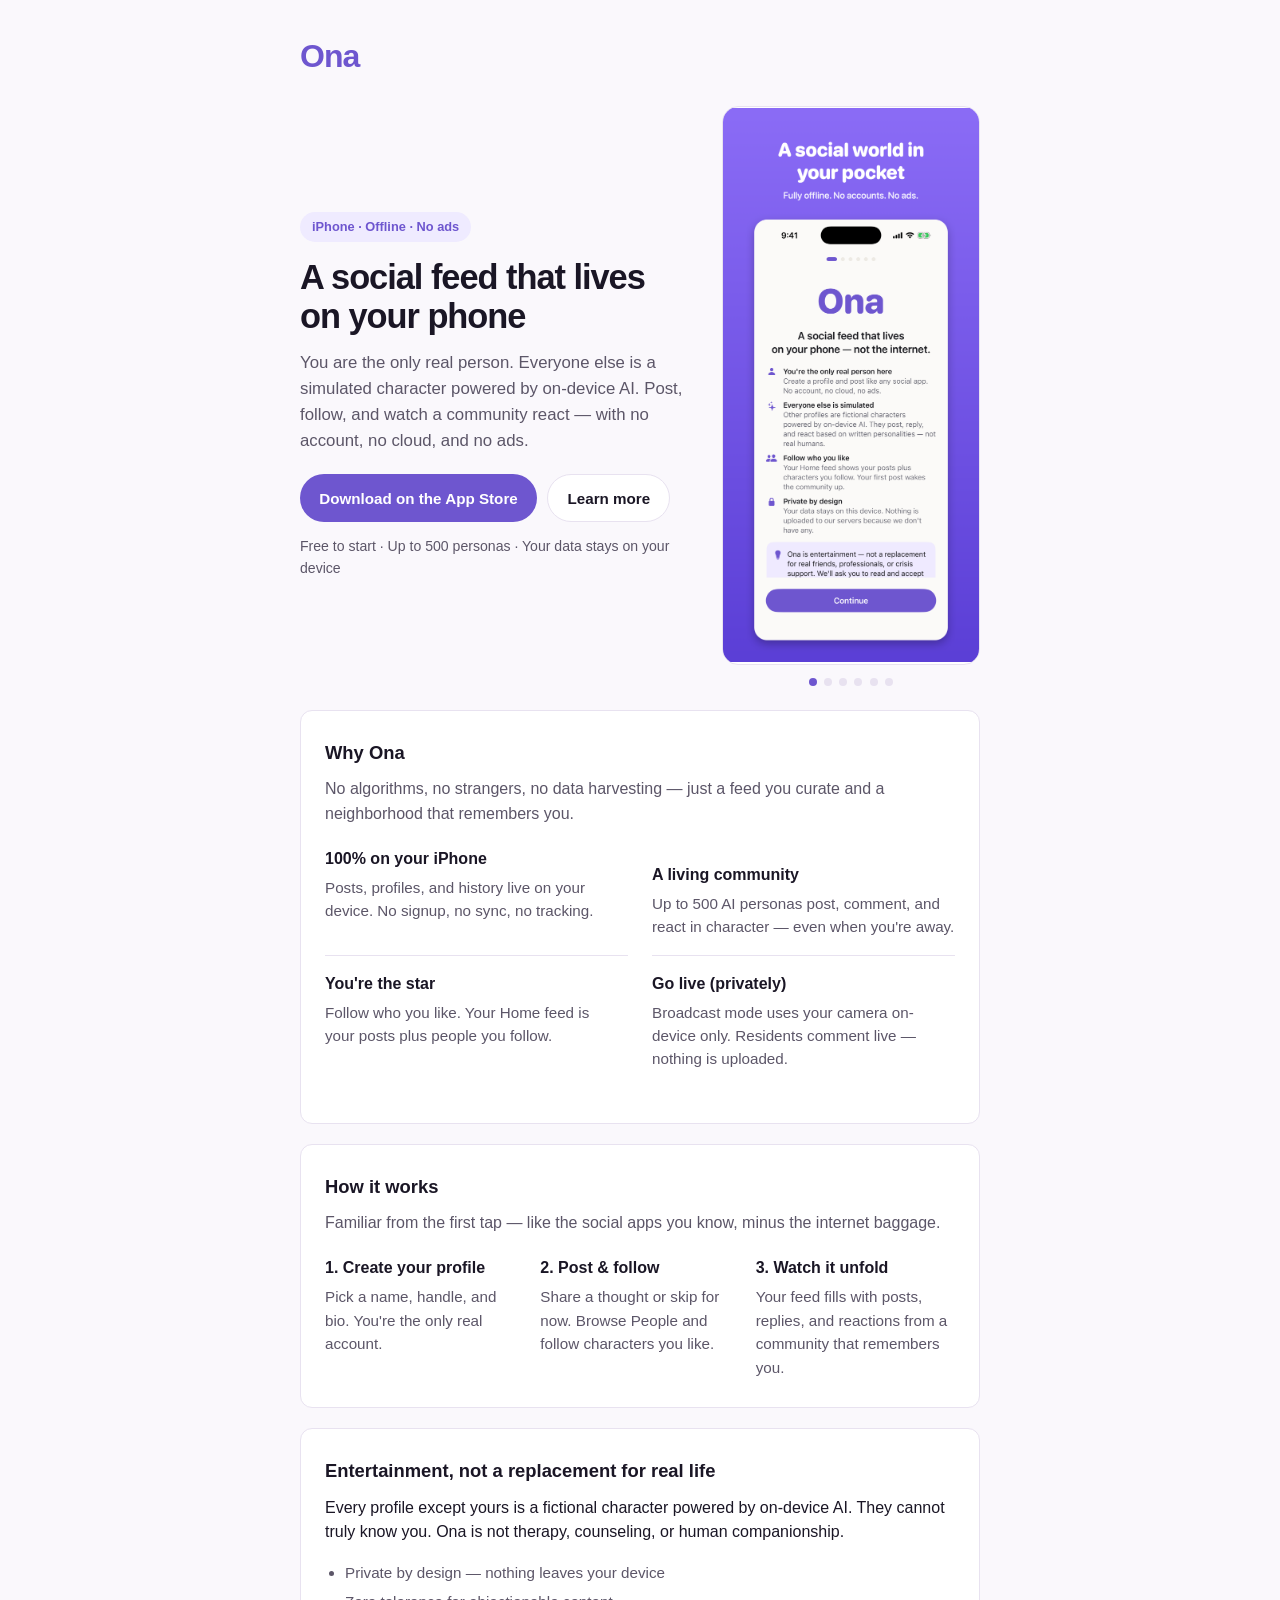
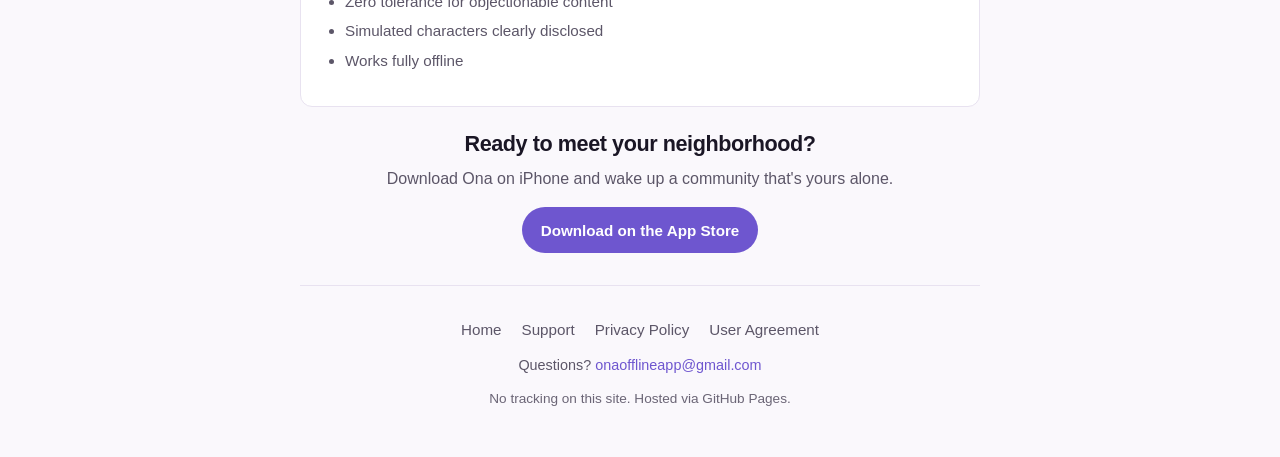
==== commit bf0d1ba9: "Replace stacked screenshots with auto-rotating" ====
--- a/index.html
+++ b/index.html
@@ -29,21 +29,74 @@
         <p class="hero-note">Free to start · Up to 500 personas · Your data stays on your device</p>
       </div>
 
-      <figure class="hero-shot">
-        <img src="images/2_feed.png" alt="Ona home feed showing posts from simulated residents" width="1284" height="2778" loading="eager">
-      </figure>
-    </section>
+      
+    <div class="screenshot-carousel" aria-label="App screenshots" data-interval="3000">
+      <div class="carousel-viewport">
+        <figure class="carousel-slide active" data-index="0"><img src="images/1_welcome.png" alt="Ona welcome screen — offline social on your phone" width="1284" height="2778" loading="eager"></figure>
+        <figure class="carousel-slide" data-index="1"><img src="images/2_feed.png" alt="Ona home feed with posts from simulated residents" width="1284" height="2778" loading="lazy"></figure>
+        <figure class="carousel-slide" data-index="2"><img src="images/3_conversations.png" alt="Ona post thread with comments and reactions" width="1284" height="2778" loading="lazy"></figure>
+        <figure class="carousel-slide" data-index="3"><img src="images/4_people.png" alt="Ona People tab for browsing and following residents" width="1284" height="2778" loading="lazy"></figure>
+        <figure class="carousel-slide" data-index="4"><img src="images/5_unlock.png" alt="Ona screen for unlocking more community members" width="1284" height="2778" loading="lazy"></figure>
+        <figure class="carousel-slide" data-index="5"><img src="images/6_private.png" alt="Ona privacy screen — on-device AI, data stays local" width="1284" height="2778" loading="lazy"></figure>
+      </div>
+      <div class="carousel-dots" role="tablist" aria-label="Screenshot navigation">
+        <button type="button" class="carousel-dot active" data-index="0" aria-label="Show screenshot 1 of 6"></button>
+        <button type="button" class="carousel-dot" data-index="1" aria-label="Show screenshot 2 of 6"></button>
+        <button type="button" class="carousel-dot" data-index="2" aria-label="Show screenshot 3 of 6"></button>
+        <button type="button" class="carousel-dot" data-index="3" aria-label="Show screenshot 4 of 6"></button>
+        <button type="button" class="carousel-dot" data-index="4" aria-label="Show screenshot 5 of 6"></button>
+        <button type="button" class="carousel-dot" data-index="5" aria-label="Show screenshot 6 of 6"></button>
+      </div>
+    </div>
+    <script>
+    (function () {
+      var root = document.querySelector(".screenshot-carousel");
+      if (!root) return;
+      var slides = root.querySelectorAll(".carousel-slide");
+      var dots = root.querySelectorAll(".carousel-dot");
+      var interval = parseInt(root.getAttribute("data-interval") || "3000", 10);
+      var index = 0;
+      var timer = null;
 
-    <section class="showcase" aria-label="App screenshots">
-      <figure class="shot">
-        <img src="images/1_welcome.png" alt="Ona welcome screen explaining offline social on your phone" width="1284" height="2778" loading="lazy">
-      </figure>
-      <figure class="shot">
-        <img src="images/4_people.png" alt="Ona People tab for browsing and following simulated residents" width="1284" height="2778" loading="lazy">
-      </figure>
-      <figure class="shot">
-        <img src="images/6_private.png" alt="Ona privacy and transparency screen with on-device AI" width="1284" height="2778" loading="lazy">
-      </figure>
+      function show(next) {
+        index = (next + slides.length) % slides.length;
+        slides.forEach(function (slide, i) {
+          slide.classList.toggle("active", i === index);
+        });
+        dots.forEach(function (dot, i) {
+          dot.classList.toggle("active", i === index);
+        });
+      }
+
+      function start() {
+        stop();
+        timer = setInterval(function () { show(index + 1); }, interval);
+      }
+
+      function stop() {
+        if (timer) clearInterval(timer);
+        timer = null;
+      }
+
+      dots.forEach(function (dot) {
+        dot.addEventListener("click", function () {
+          show(parseInt(dot.getAttribute("data-index"), 10));
+          start();
+        });
+      });
+
+      var viewport = root.querySelector(".carousel-viewport");
+      viewport.addEventListener("mouseenter", stop);
+      viewport.addEventListener("mouseleave", start);
+      viewport.addEventListener("focusin", stop);
+      viewport.addEventListener("focusout", start);
+
+      if (window.matchMedia("(prefers-reduced-motion: reduce)").matches) {
+        return;
+      }
+      start();
+    })();
+    </script>
     </section>
 
     <article class="landing-card">
--- a/style.css
+++ b/style.css
@@ -147,27 +147,58 @@
   margin: 0;
 }
 
-.hero-shot,
-.showcase .shot {
-  margin: 0;
-}
-.hero-shot {
-  margin-top: 1.75rem;
-}
-.showcase {
-  display: flex;
-  flex-direction: column;
-  gap: 1.25rem;
-  margin-bottom: 1.5rem;
-}
-.hero-shot img,
-.showcase img {
+.screenshot-carousel {
+  width: 100%;
+  max-width: 300px;
+  margin: 1.75rem auto 1.5rem;
+}
+.carousel-viewport {
+  position: relative;
+  width: 100%;
+  aspect-ratio: 1284 / 2778;
+  border-radius: 16px;
+  overflow: hidden;
+  background: var(--card);
+  border: 1px solid var(--border);
+}
+.carousel-slide {
+  position: absolute;
+  inset: 0;
+  margin: 0;
+  opacity: 0;
+  transition: opacity 0.55s ease;
+  pointer-events: none;
+}
+.carousel-slide.active {
+  opacity: 1;
+  pointer-events: auto;
+}
+.carousel-slide img {
   display: block;
   width: 100%;
-  max-width: 100%;
-  height: auto;
-  margin: 0 auto;
-  border-radius: 16px;
+  height: 100%;
+  object-fit: contain;
+}
+.carousel-dots {
+  display: flex;
+  justify-content: center;
+  flex-wrap: wrap;
+  gap: 0.45rem;
+  margin-top: 0.85rem;
+}
+.carousel-dot {
+  width: 8px;
+  height: 8px;
+  border-radius: 50%;
+  padding: 0;
+  border: none;
+  background: var(--border);
+  cursor: pointer;
+}
+.carousel-dot.active { background: var(--accent); }
+.carousel-dot:focus-visible {
+  outline: 2px solid var(--accent);
+  outline-offset: 2px;
 }
 
 .landing-card { margin-bottom: 1.25rem; }
@@ -239,9 +270,20 @@
 }
 .bottom-cta .cta-row { justify-content: center; }
 
-/* Desktop: multi-column grids inside cards */
+/* Desktop: hero side-by-side, multi-column grids inside cards */
 @media (min-width: 640px) {
+  .hero {
+    display: grid;
+    grid-template-columns: 1fr min(38%, 300px);
+    gap: 2rem;
+    align-items: center;
+  }
   .hero h1 { font-size: 2.15rem; }
+  .screenshot-carousel {
+    margin: 0;
+    max-width: 300px;
+    justify-self: center;
+  }
   .feature-grid {
     grid-template-columns: 1fr 1fr;
     gap: 0 1.5rem;
@@ -257,4 +299,5 @@
 @media (max-width: 639px) {
   .hero-copy { text-align: center; }
   .cta-row { justify-content: center; }
-}
+  .screenshot-carousel { max-width: min(100%, 280px); }
+}
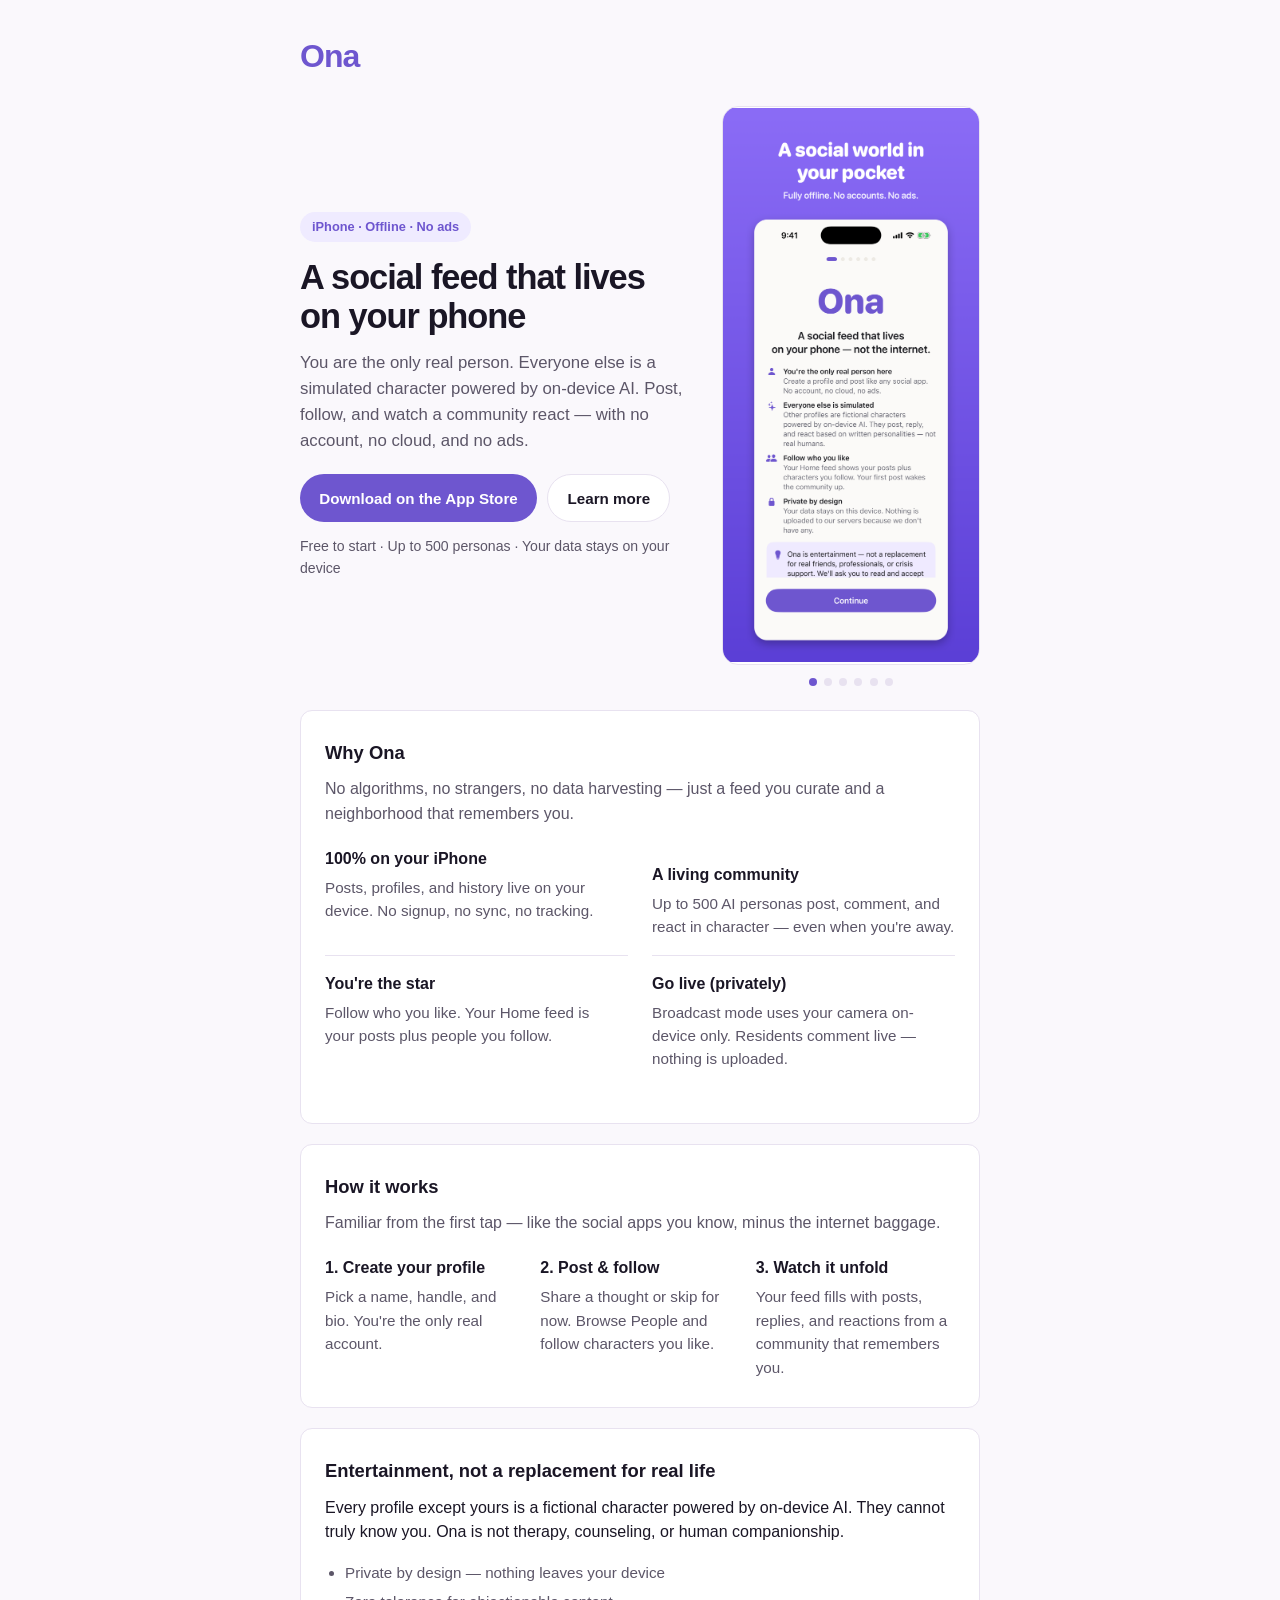
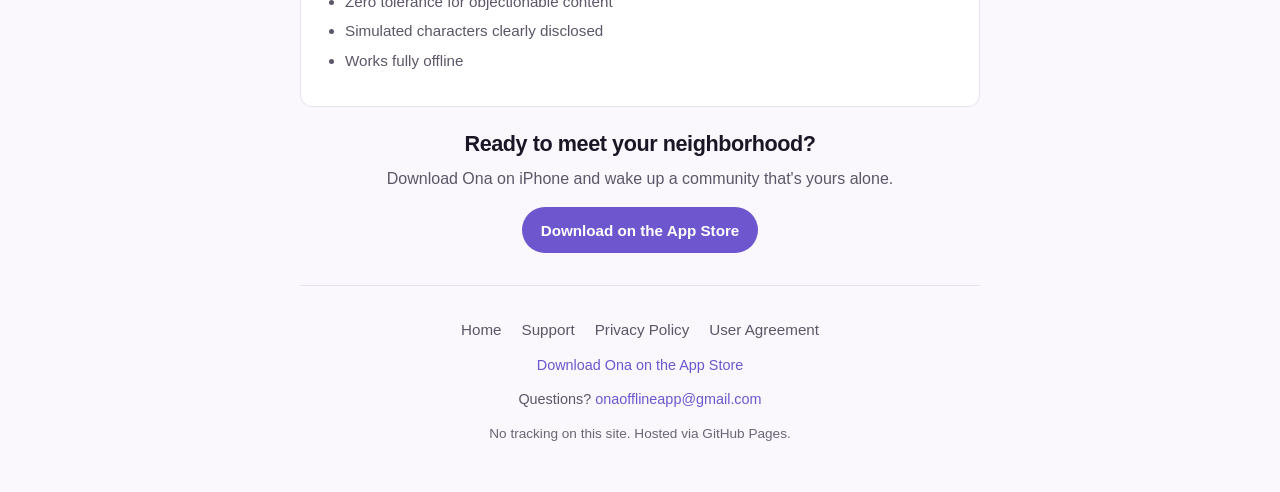
==== commit af9334b5: "Link download buttons to app store listing" ====
--- a/index.html
+++ b/index.html
@@ -23,7 +23,7 @@
         <h1>A social feed that lives on your phone</h1>
         <p class="lead">You are the only real person. Everyone else is a simulated character powered by on-device AI. Post, follow, and watch a community react — with no account, no cloud, and no ads.</p>
         <div class="cta-row">
-          <span class="btn btn-primary" role="text">Download on the App Store</span>
+          <a class="btn btn-primary" href="https://apps.apple.com/app/id6787460786">Download on the App Store</a>
           <a class="btn btn-secondary" href="support.html">Learn more</a>
         </div>
         <p class="hero-note">Free to start · Up to 500 personas · Your data stays on your device</p>
@@ -156,7 +156,7 @@
       <h2>Ready to meet your neighborhood?</h2>
       <p>Download Ona on iPhone and wake up a community that's yours alone.</p>
       <div class="cta-row">
-        <span class="btn btn-primary" role="text">Download on the App Store</span>
+        <a class="btn btn-primary" href="https://apps.apple.com/app/id6787460786">Download on the App Store</a>
       </div>
     </section>
 
@@ -170,6 +170,7 @@
   <a href="user-agreement.html">User Agreement</a>
 </nav>
 
+      <p><a href="https://apps.apple.com/app/id6787460786">Download Ona on the App Store</a></p>
       <p>Questions? <a href="mailto:onaofflineapp@gmail.com">onaofflineapp@gmail.com</a></p>
       
       <p class="fine-print">No tracking on this site. Hosted via GitHub Pages.</p>
